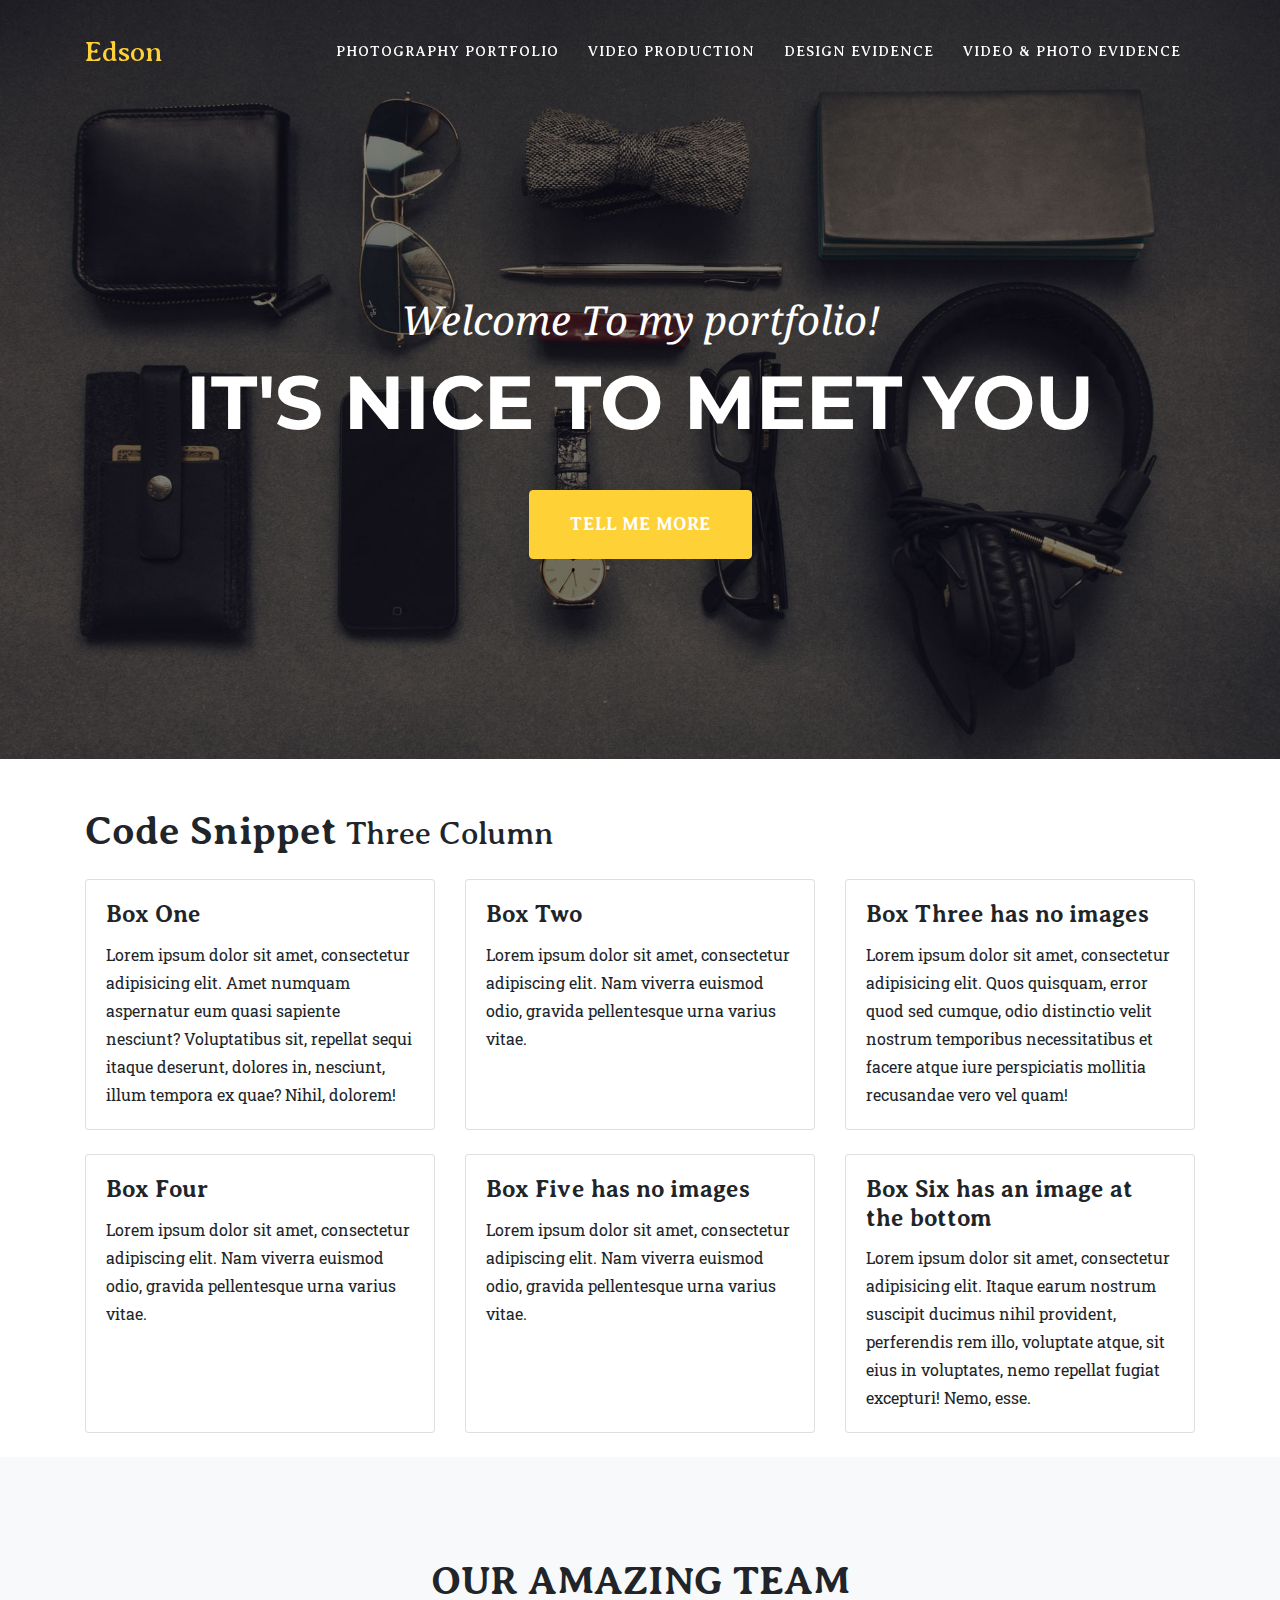
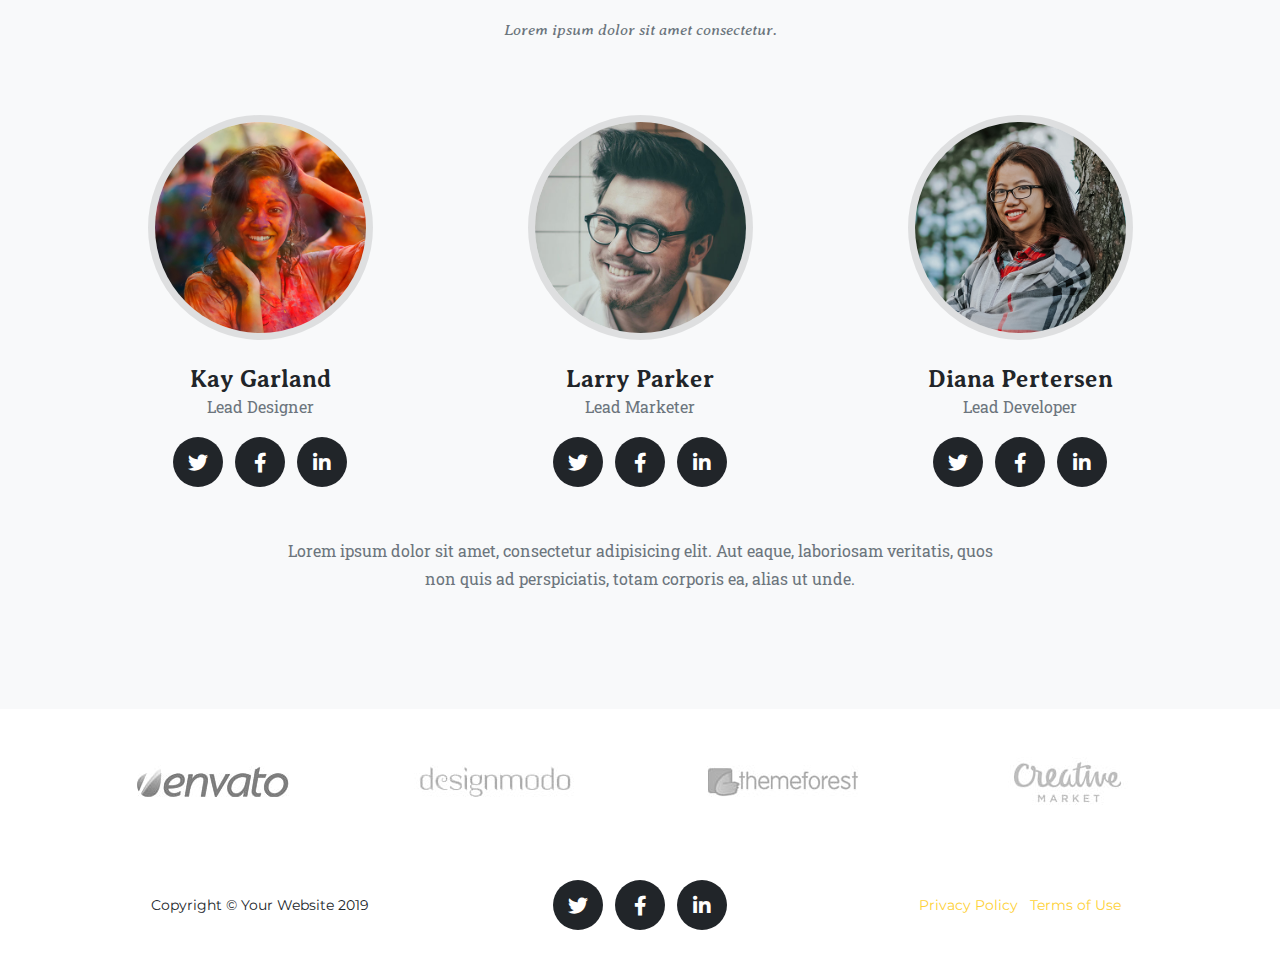
==== index.html @ 21dea6ab "Style updated" ====
<!DOCTYPE html>
<html lang="en">

<head>

  <meta charset="utf-8">
  <meta name="viewport" content="width=device-width, initial-scale=1, shrink-to-fit=no">
  <meta name="description" content="">
  <meta name="author" content="">

  <title>Agency - Start Bootstrap Theme</title>

  <!-- Bootstrap core CSS -->
  <link href="vendor/bootstrap/css/bootstrap.min.css" rel="stylesheet">

  <!-- Custom fonts for this template -->
  <link href="vendor/fontawesome-free/css/all.min.css" rel="stylesheet" type="text/css">
  <link href="https://fonts.googleapis.com/css?family=Montserrat:400,700" rel="stylesheet" type="text/css">
  <link href='https://fonts.googleapis.com/css?family=Kaushan+Script' rel='stylesheet' type='text/css'>
  <link href='https://fonts.googleapis.com/css?family=Droid+Serif:400,700,400italic,700italic' rel='stylesheet' type='text/css'>
  <link href='https://fonts.googleapis.com/css?family=Roboto+Slab:400,100,300,700' rel='stylesheet' type='text/css'>
<link href="https://fonts.googleapis.com/css2?family=Averia+Serif+Libre:ital@1&family=Merriweather:ital,wght@1,300&display=swap" rel="stylesheet">
  <!-- Custom styles for this template -->
  <link href="css/agency.css" rel="stylesheet">

</head>

<body id="page-top">

  <!-- Navigation -->
  <nav class="navbar navbar-expand-lg navbar-dark fixed-top" id="mainNav">
    <div class="container">
      <a class="navbar-brand" href="index.html">Edson</a>
      <button class="navbar-toggler navbar-toggler-right" type="button" data-toggle="collapse" data-target="#navbarResponsive" aria-controls="navbarResponsive" aria-expanded="false" aria-label="Toggle navigation">
        Menu
        <i class="fas fa-bars"></i>
      </button>
      <div class="collapse navbar-collapse" id="navbarResponsive">
        <ul class="navbar-nav text-uppercase ml-auto">
          <li class="nav-item">
            <a class="nav-link" href="photography-portfolio.html">Photography Portfolio</a>
          </li>
          <li class="nav-item">
            <a class="nav-link" href="video-production.html">Video Production</a>
          </li>
          <li class="nav-item">
            <a class="nav-link" href="design-evidence.html">Design Evidence</a>
          </li>
          <li class="nav-item">
            <a class="nav-link" href="video-photography-evidence.html">Video & Photo Evidence</a>
          </li>

        </ul>
      </div>
    </div>
  </nav>

  <!-- Header -->
  <header class="masthead">
    <div class="container">
      <div class="intro-text">
        <div class="intro-lead-in">Welcome To my portfolio!</div>
        <div class="intro-heading text-uppercase">It's Nice To Meet You</div>
        <a class="btn btn-primary btn-xl text-uppercase js-scroll-trigger" href="#services">Tell Me More</a>
      </div>
    </div>
  </header>


  <!-- Page Content -->
  <div class="container mt-5">

    <!-- Page Heading -->
    <h1 class="my-4">Code Snippet
      <small>Three Column</small>
    </h1>

    <div class="row">
      <div class="col-lg-4 col-sm-6 mb-4">
        <div class="card h-100">
          <img class="card-img-top" src="http://placehold.it/700x400" alt="">
          <div class="card-body">
            <h4 class="card-title">
              Box One
            </h4>
            <p class="card-text">Lorem ipsum dolor sit amet, consectetur adipisicing elit. Amet numquam aspernatur eum quasi sapiente nesciunt? Voluptatibus sit, repellat sequi itaque deserunt, dolores in, nesciunt, illum tempora ex quae? Nihil, dolorem!</p>
          </div>
        </div>
      </div>
      <div class="col-lg-4 col-sm-6 mb-4">
        <div class="card h-100">
          <img class="card-img-top" src="http://placehold.it/700x400" alt="">
          <div class="card-body">
            <h4 class="card-title">
              Box Two
            </h4>
            <p class="card-text">Lorem ipsum dolor sit amet, consectetur adipiscing elit. Nam viverra euismod odio, gravida pellentesque urna varius vitae.</p>
          </div>
        </div>
      </div>
      <div class="col-lg-4 col-sm-6 mb-4">
        <div class="card h-100">

          <div class="card-body">
            <h4 class="card-title">
              Box Three has no images
            </h4>
            <p class="card-text">Lorem ipsum dolor sit amet, consectetur adipisicing elit. Quos quisquam, error quod sed cumque, odio distinctio velit nostrum temporibus necessitatibus et facere atque iure perspiciatis mollitia recusandae vero vel quam!</p>
          </div>
        </div>
      </div>
      <div class="col-lg-4 col-sm-6 mb-4">
        <div class="card h-100">
          <img class="card-img-top" src="http://placehold.it/700x400" alt="">
          <div class="card-body">
            <h4 class="card-title">
              Box Four
            </h4>
            <p class="card-text">Lorem ipsum dolor sit amet, consectetur adipiscing elit. Nam viverra euismod odio, gravida pellentesque urna varius vitae.</p>
          </div>
        </div>
      </div>
      <div class="col-lg-4 col-sm-6 mb-4">
        <div class="card h-100">
          <div class="card-body">
            <h4 class="card-title">
              Box Five has no images
            </h4>
            <p class="card-text">Lorem ipsum dolor sit amet, consectetur adipiscing elit. Nam viverra euismod odio, gravida pellentesque urna varius vitae.</p>
          </div>
        </div>
      </div>
      <div class="col-lg-4 col-sm-6 mb-4">
        <div class="card h-100">

          <div class="card-body">
            <h4 class="card-title">
              Box Six has an image at the bottom
            </h4>
            <p class="card-text">Lorem ipsum dolor sit amet, consectetur adipisicing elit. Itaque earum nostrum suscipit ducimus nihil provident, perferendis rem illo, voluptate atque, sit eius in voluptates, nemo repellat fugiat excepturi! Nemo, esse.</p>
          </div>
          <img class="card-img-top" src="http://placehold.it/700x400" alt="">
        </div>
      </div>
    </div>
    <!-- /.row -->

  </div>
  <!-- /.container -->


  <!-- Team -->
  <section class="bg-light page-section" id="team">
    <div class="container">
      <div class="row">
        <div class="col-lg-12 text-center">
          <h2 class="section-heading text-uppercase">Our Amazing Team</h2>
          <h3 class="section-subheading text-muted">Lorem ipsum dolor sit amet consectetur.</h3>
        </div>
      </div>
      <div class="row">
        <div class="col-sm-4">
          <div class="team-member">
            <img class="mx-auto rounded-circle" src="img/team/1.jpg" alt="">
            <h4>Kay Garland</h4>
            <p class="text-muted">Lead Designer</p>
            <ul class="list-inline social-buttons">
              <li class="list-inline-item">
                <a href="#">
                  <i class="fab fa-twitter"></i>
                </a>
              </li>
              <li class="list-inline-item">
                <a href="#">
                  <i class="fab fa-facebook-f"></i>
                </a>
              </li>
              <li class="list-inline-item">
                <a href="#">
                  <i class="fab fa-linkedin-in"></i>
                </a>
              </li>
            </ul>
          </div>
        </div>
        <div class="col-sm-4">
          <div class="team-member">
            <img class="mx-auto rounded-circle" src="img/team/2.jpg" alt="">
            <h4>Larry Parker</h4>
            <p class="text-muted">Lead Marketer</p>
            <ul class="list-inline social-buttons">
              <li class="list-inline-item">
                <a href="#">
                  <i class="fab fa-twitter"></i>
                </a>
              </li>
              <li class="list-inline-item">
                <a href="#">
                  <i class="fab fa-facebook-f"></i>
                </a>
              </li>
              <li class="list-inline-item">
                <a href="#">
                  <i class="fab fa-linkedin-in"></i>
                </a>
              </li>
            </ul>
          </div>
        </div>
        <div class="col-sm-4">
          <div class="team-member">
            <img class="mx-auto rounded-circle" src="img/team/3.jpg" alt="">
            <h4>Diana Pertersen</h4>
            <p class="text-muted">Lead Developer</p>
            <ul class="list-inline social-buttons">
              <li class="list-inline-item">
                <a href="#">
                  <i class="fab fa-twitter"></i>
                </a>
              </li>
              <li class="list-inline-item">
                <a href="#">
                  <i class="fab fa-facebook-f"></i>
                </a>
              </li>
              <li class="list-inline-item">
                <a href="#">
                  <i class="fab fa-linkedin-in"></i>
                </a>
              </li>
            </ul>
          </div>
        </div>
      </div>
      <div class="row">
        <div class="col-lg-8 mx-auto text-center">
          <p class="large text-muted">Lorem ipsum dolor sit amet, consectetur adipisicing elit. Aut eaque, laboriosam veritatis, quos non quis ad perspiciatis, totam corporis ea, alias ut unde.</p>
        </div>
      </div>
    </div>
  </section>

  <!-- Clients -->
  <section class="py-5">
    <div class="container">
      <div class="row">
        <div class="col-md-3 col-sm-6">
          <a href="#">
            <img class="img-fluid d-block mx-auto" src="img/logos/envato.jpg" alt="">
          </a>
        </div>
        <div class="col-md-3 col-sm-6">
          <a href="#">
            <img class="img-fluid d-block mx-auto" src="img/logos/designmodo.jpg" alt="">
          </a>
        </div>
        <div class="col-md-3 col-sm-6">
          <a href="#">
            <img class="img-fluid d-block mx-auto" src="img/logos/themeforest.jpg" alt="">
          </a>
        </div>
        <div class="col-md-3 col-sm-6">
          <a href="#">
            <img class="img-fluid d-block mx-auto" src="img/logos/creative-market.jpg" alt="">
          </a>
        </div>
      </div>
    </div>
  </section>


  <!-- Footer -->
  <footer class="footer">
    <div class="container">
      <div class="row align-items-center">
        <div class="col-md-4">
          <span class="copyright">Copyright &copy; Your Website 2019</span>
        </div>
        <div class="col-md-4">
          <ul class="list-inline social-buttons">
            <li class="list-inline-item">
              <a href="#">
                <i class="fab fa-twitter"></i>
              </a>
            </li>
            <li class="list-inline-item">
              <a href="#">
                <i class="fab fa-facebook-f"></i>
              </a>
            </li>
            <li class="list-inline-item">
              <a href="#">
                <i class="fab fa-linkedin-in"></i>
              </a>
            </li>
          </ul>
        </div>
        <div class="col-md-4">
          <ul class="list-inline quicklinks">
            <li class="list-inline-item">
              <a href="#">Privacy Policy</a>
            </li>
            <li class="list-inline-item">
              <a href="#">Terms of Use</a>
            </li>
          </ul>
        </div>
      </div>
    </div>
  </footer>

  <!-- Portfolio Modals -->

  <!-- Modal 1 -->
  <div class="portfolio-modal modal fade" id="portfolioModal1" tabindex="-1" role="dialog" aria-hidden="true">
    <div class="modal-dialog">
      <div class="modal-content">
        <div class="close-modal" data-dismiss="modal">
          <div class="lr">
            <div class="rl"></div>
          </div>
        </div>
        <div class="container">
          <div class="row">
            <div class="col-lg-8 mx-auto">
              <div class="modal-body">
                <!-- Project Details Go Here -->
                <h2 class="text-uppercase">Project Name</h2>
                <p class="item-intro text-muted">Lorem ipsum dolor sit amet consectetur.</p>
                <img class="img-fluid d-block mx-auto" src="img/portfolio/01-full.jpg" alt="">
                <p>Use this area to describe your project. Lorem ipsum dolor sit amet, consectetur adipisicing elit. Est blanditiis dolorem culpa incidunt minus dignissimos deserunt repellat aperiam quasi sunt officia expedita beatae cupiditate, maiores repudiandae, nostrum, reiciendis facere nemo!</p>
                <ul class="list-inline">
                  <li>Date: January 2017</li>
                  <li>Client: Threads</li>
                  <li>Category: Illustration</li>
                </ul>
                <button class="btn btn-primary" data-dismiss="modal" type="button">
                  <i class="fas fa-times"></i>
                  Close Project</button>
              </div>
            </div>
          </div>
        </div>
      </div>
    </div>
  </div>

  <!-- Modal 2 -->
  <div class="portfolio-modal modal fade" id="portfolioModal2" tabindex="-1" role="dialog" aria-hidden="true">
    <div class="modal-dialog">
      <div class="modal-content">
        <div class="close-modal" data-dismiss="modal">
          <div class="lr">
            <div class="rl"></div>
          </div>
        </div>
        <div class="container">
          <div class="row">
            <div class="col-lg-8 mx-auto">
              <div class="modal-body">
                <!-- Project Details Go Here -->
                <h2 class="text-uppercase">Project Name</h2>
                <p class="item-intro text-muted">Lorem ipsum dolor sit amet consectetur.</p>
                <img class="img-fluid d-block mx-auto" src="img/portfolio/02-full.jpg" alt="">
                <p>Use this area to describe your project. Lorem ipsum dolor sit amet, consectetur adipisicing elit. Est blanditiis dolorem culpa incidunt minus dignissimos deserunt repellat aperiam quasi sunt officia expedita beatae cupiditate, maiores repudiandae, nostrum, reiciendis facere nemo!</p>
                <ul class="list-inline">
                  <li>Date: January 2017</li>
                  <li>Client: Explore</li>
                  <li>Category: Graphic Design</li>
                </ul>
                <button class="btn btn-primary" data-dismiss="modal" type="button">
                  <i class="fas fa-times"></i>
                  Close Project</button>
              </div>
            </div>
          </div>
        </div>
      </div>
    </div>
  </div>

  <!-- Modal 3 -->
  <div class="portfolio-modal modal fade" id="portfolioModal3" tabindex="-1" role="dialog" aria-hidden="true">
    <div class="modal-dialog">
      <div class="modal-content">
        <div class="close-modal" data-dismiss="modal">
          <div class="lr">
            <div class="rl"></div>
          </div>
        </div>
        <div class="container">
          <div class="row">
            <div class="col-lg-8 mx-auto">
              <div class="modal-body">
                <!-- Project Details Go Here -->
                <h2 class="text-uppercase">Project Name</h2>
                <p class="item-intro text-muted">Lorem ipsum dolor sit amet consectetur.</p>
                <img class="img-fluid d-block mx-auto" src="img/portfolio/03-full.jpg" alt="">
                <p>Use this area to describe your project. Lorem ipsum dolor sit amet, consectetur adipisicing elit. Est blanditiis dolorem culpa incidunt minus dignissimos deserunt repellat aperiam quasi sunt officia expedita beatae cupiditate, maiores repudiandae, nostrum, reiciendis facere nemo!</p>
                <ul class="list-inline">
                  <li>Date: January 2017</li>
                  <li>Client: Finish</li>
                  <li>Category: Identity</li>
                </ul>
                <button class="btn btn-primary" data-dismiss="modal" type="button">
                  <i class="fas fa-times"></i>
                  Close Project</button>
              </div>
            </div>
          </div>
        </div>
      </div>
    </div>
  </div>

  <!-- Modal 4 -->
  <div class="portfolio-modal modal fade" id="portfolioModal4" tabindex="-1" role="dialog" aria-hidden="true">
    <div class="modal-dialog">
      <div class="modal-content">
        <div class="close-modal" data-dismiss="modal">
          <div class="lr">
            <div class="rl"></div>
          </div>
        </div>
        <div class="container">
          <div class="row">
            <div class="col-lg-8 mx-auto">
              <div class="modal-body">
                <!-- Project Details Go Here -->
                <h2 class="text-uppercase">Project Name</h2>
                <p class="item-intro text-muted">Lorem ipsum dolor sit amet consectetur.</p>
                <img class="img-fluid d-block mx-auto" src="img/portfolio/04-full.jpg" alt="">
                <p>Use this area to describe your project. Lorem ipsum dolor sit amet, consectetur adipisicing elit. Est blanditiis dolorem culpa incidunt minus dignissimos deserunt repellat aperiam quasi sunt officia expedita beatae cupiditate, maiores repudiandae, nostrum, reiciendis facere nemo!</p>
                <ul class="list-inline">
                  <li>Date: January 2017</li>
                  <li>Client: Lines</li>
                  <li>Category: Branding</li>
                </ul>
                <button class="btn btn-primary" data-dismiss="modal" type="button">
                  <i class="fas fa-times"></i>
                  Close Project</button>
              </div>
            </div>
          </div>
        </div>
      </div>
    </div>
  </div>

  <!-- Modal 5 -->
  <div class="portfolio-modal modal fade" id="portfolioModal5" tabindex="-1" role="dialog" aria-hidden="true">
    <div class="modal-dialog">
      <div class="modal-content">
        <div class="close-modal" data-dismiss="modal">
          <div class="lr">
            <div class="rl"></div>
          </div>
        </div>
        <div class="container">
          <div class="row">
            <div class="col-lg-8 mx-auto">
              <div class="modal-body">
                <!-- Project Details Go Here -->
                <h2 class="text-uppercase">Project Name</h2>
                <p class="item-intro text-muted">Lorem ipsum dolor sit amet consectetur.</p>
                <img class="img-fluid d-block mx-auto" src="img/portfolio/05-full.jpg" alt="">
                <p>Use this area to describe your project. Lorem ipsum dolor sit amet, consectetur adipisicing elit. Est blanditiis dolorem culpa incidunt minus dignissimos deserunt repellat aperiam quasi sunt officia expedita beatae cupiditate, maiores repudiandae, nostrum, reiciendis facere nemo!</p>
                <ul class="list-inline">
                  <li>Date: January 2017</li>
                  <li>Client: Southwest</li>
                  <li>Category: Website Design</li>
                </ul>
                <button class="btn btn-primary" data-dismiss="modal" type="button">
                  <i class="fas fa-times"></i>
                  Close Project</button>
              </div>
            </div>
          </div>
        </div>
      </div>
    </div>
  </div>

  <!-- Modal 6 -->
  <div class="portfolio-modal modal fade" id="portfolioModal6" tabindex="-1" role="dialog" aria-hidden="true">
    <div class="modal-dialog">
      <div class="modal-content">
        <div class="close-modal" data-dismiss="modal">
          <div class="lr">
            <div class="rl"></div>
          </div>
        </div>
        <div class="container">
          <div class="row">
            <div class="col-lg-8 mx-auto">
              <div class="modal-body">
                <!-- Project Details Go Here -->
                <h2 class="text-uppercase">Project Name</h2>
                <p class="item-intro text-muted">Lorem ipsum dolor sit amet consectetur.</p>
                <img class="img-fluid d-block mx-auto" src="img/portfolio/06-full.jpg" alt="">
                <p>Use this area to describe your project. Lorem ipsum dolor sit amet, consectetur adipisicing elit. Est blanditiis dolorem culpa incidunt minus dignissimos deserunt repellat aperiam quasi sunt officia expedita beatae cupiditate, maiores repudiandae, nostrum, reiciendis facere nemo!</p>
                <ul class="list-inline">
                  <li>Date: January 2017</li>
                  <li>Client: Window</li>
                  <li>Category: Photography</li>
                </ul>
                <button class="btn btn-primary" data-dismiss="modal" type="button">
                  <i class="fas fa-times"></i>
                  Close Project</button>
              </div>
            </div>
          </div>
        </div>
      </div>
    </div>
  </div>

  <!-- Bootstrap core JavaScript -->
  <script src="vendor/jquery/jquery.min.js"></script>
  <script src="vendor/bootstrap/js/bootstrap.bundle.min.js"></script>

  <!-- Plugin JavaScript -->
  <script src="vendor/jquery-easing/jquery.easing.min.js"></script>



  <!-- Custom scripts for this template -->
  <script src="js/agency.min.js"></script>

</body>

</html>
---- css/agency.css ----
/*!
 * Start Bootstrap - Agency v5.2.2 (https://startbootstrap.com/template-overviews/agency)
 * Copyright 2013-2019 Start Bootstrap
 * Licensed under MIT (https://github.com/BlackrockDigital/startbootstrap-agency/blob/master/LICENSE)
 */

body {
  overflow-x: hidden;
  font-family: 'Roboto Slab', -apple-system, BlinkMacSystemFont, 'Segoe UI', Roboto, 'Helvetica Neue', Arial, sans-serif, 'Apple Color Emoji', 'Segoe UI Emoji', 'Segoe UI Symbol', 'Noto Color Emoji';
}

p {
  line-height: 1.75;
}

a {
  color: #fed136;
}

a:hover {
  color: #fec503;
}

.text-primary {
  color: #fed136 !important;
}

h1,
h2,
h3,
h4,
h5,
h6 {
  font-weight: 700;
font-family: 'Averia Serif Libre', cursive;
}

.page-section {
  padding: 100px 0;
}

.page-section h2.section-heading {
  font-size: 40px;
  margin-top: 0;
  margin-bottom: 15px;
}

.page-section h3.section-subheading {
  font-size: 16px;
  font-weight: 400;
  font-style: italic;
  margin-bottom: 75px;
  text-transform: none;
font-family: 'Averia Serif Libre', cursive;
}

@media (min-width: 768px) {
  section {
    padding: 150px 0;
  }
}

::-moz-selection {
  background: #fed136;
  text-shadow: none;
}

::selection {
  background: #fed136;
  text-shadow: none;
}

img::-moz-selection {
  background: transparent;
}

img::selection {
  background: transparent;
}

img::-moz-selection {
  background: transparent;
}

.btn {
font-family: 'Averia Serif Libre', cursive;  font-weight: 700;
}

.btn-xl {
  font-size: 18px;
  padding: 20px 40px;
}

.btn-primary {
  background-color: #fed136;
  border-color: #fed136;
}

.btn-primary:active, .btn-primary:focus, .btn-primary:hover {
  background-color: #fec810 !important;
  border-color: #fec810 !important;
  color: white;
}

.btn-primary:active, .btn-primary:focus {
  box-shadow: 0 0 0 0.2rem rgba(254, 209, 55, 0.5) !important;
}

#mainNav {
  background-color: #212529;
}

#mainNav .navbar-toggler {
  font-size: 12px;
  right: 0;
  padding: 13px;
  text-transform: uppercase;
  color: white;
  border: 0;
  background-color: #fed136;
font-family: 'Averia Serif Libre', cursive;
}

#mainNav .navbar-brand {
  color: #fed136;
font-family: 'Averia Serif Libre', cursive;
}

#mainNav .navbar-brand.active, #mainNav .navbar-brand:active, #mainNav .navbar-brand:focus, #mainNav .navbar-brand:hover {
  color: #fec503;
}

#mainNav .navbar-nav .nav-item .nav-link {
  font-size: 90%;
  font-weight: 400;
  padding: 0.75em 0;
  letter-spacing: 1px;
  color: white;
font-family: 'Averia Serif Libre', cursive;
}

#mainNav .navbar-nav .nav-item .nav-link.active, #mainNav .navbar-nav .nav-item .nav-link:hover {
  color: #fed136;
}

@media (min-width: 992px) {
  #mainNav {
    padding-top: 25px;
    padding-bottom: 25px;
    transition: padding-top 0.3s, padding-bottom 0.3s;
    border: none;
    background-color: transparent;
  }
  #mainNav .navbar-brand {
    font-size: 1.75em;
    transition: all 0.3s;
  }
  #mainNav .navbar-nav .nav-item .nav-link {
    padding: 1.1em 1em !important;
  }
  #mainNav.navbar-shrink {
    padding-top: 0;
    padding-bottom: 0;
    background-color: #212529;
  }
  #mainNav.navbar-shrink .navbar-brand {
    font-size: 1.25em;
    padding: 12px 0;
  }
}

header.masthead {
  text-align: center;
  color: white;
  background-image: url("../img/header-bg.jpg");
  background-repeat: no-repeat;
  background-attachment: scroll;
  background-position: center center;
  background-size: cover;
}

header.masthead .intro-text {
  padding-top: 150px;
  padding-bottom: 100px;
}

header.masthead .intro-text .intro-lead-in {
  font-size: 22px;
  font-style: italic;
  line-height: 22px;
  margin-bottom: 25px;
  font-family: 'Droid Serif', -apple-system, BlinkMacSystemFont, 'Segoe UI', Roboto, 'Helvetica Neue', Arial, sans-serif, 'Apple Color Emoji', 'Segoe UI Emoji', 'Segoe UI Symbol', 'Noto Color Emoji';
}

header.masthead .intro-text .intro-heading {
  font-size: 50px;
  font-weight: 700;
  line-height: 50px;
  margin-bottom: 25px;
font-family: 'Averia Serif Libre', cursive;
}

@media (min-width: 768px) {
  header.masthead .intro-text {
    padding-top: 300px;
    padding-bottom: 200px;
  }
  header.masthead .intro-text .intro-lead-in {
    font-size: 40px;
    font-style: italic;
    line-height: 40px;
    margin-bottom: 25px;
    font-family: 'Droid Serif', -apple-system, BlinkMacSystemFont, 'Segoe UI', Roboto, 'Helvetica Neue', Arial, sans-serif, 'Apple Color Emoji', 'Segoe UI Emoji', 'Segoe UI Symbol', 'Noto Color Emoji';
  }
  header.masthead .intro-text .intro-heading {
    font-size: 75px;
    font-weight: 700;
    line-height: 75px;
    margin-bottom: 50px;
    font-family: 'Montserrat', -apple-system, BlinkMacSystemFont, 'Segoe UI', Roboto, 'Helvetica Neue', Arial, sans-serif, 'Apple Color Emoji', 'Segoe UI Emoji', 'Segoe UI Symbol', 'Noto Color Emoji';
  }
}

.service-heading {
  margin: 15px 0;
  text-transform: none;
}

#portfolio .portfolio-item {
  right: 0;
  margin: 0 0 15px;
}

#portfolio .portfolio-item .portfolio-link {
  position: relative;
  display: block;
  max-width: 400px;
  margin: 0 auto;
  cursor: pointer;
}

#portfolio .portfolio-item .portfolio-link .portfolio-hover {
  position: absolute;
  width: 100%;
  height: 100%;
  transition: all ease 0.5s;
  opacity: 0;
  background: rgba(254, 209, 54, 0.9);
}

#portfolio .portfolio-item .portfolio-link .portfolio-hover:hover {
  opacity: 1;
}

#portfolio .portfolio-item .portfolio-link .portfolio-hover .portfolio-hover-content {
  font-size: 20px;
  position: absolute;
  top: 50%;
  width: 100%;
  height: 20px;
  margin-top: -12px;
  text-align: center;
  color: white;
}

#portfolio .portfolio-item .portfolio-link .portfolio-hover .portfolio-hover-content i {
  margin-top: -12px;
}

#portfolio .portfolio-item .portfolio-link .portfolio-hover .portfolio-hover-content h3,
#portfolio .portfolio-item .portfolio-link .portfolio-hover .portfolio-hover-content h4 {
  margin: 0;
}

#portfolio .portfolio-item .portfolio-caption {
  max-width: 400px;
  margin: 0 auto;
  padding: 25px;
  text-align: center;
  background-color: #fff;
}

#portfolio .portfolio-item .portfolio-caption h4 {
  margin: 0;
  text-transform: none;
}

#portfolio .portfolio-item .portfolio-caption p {
  font-size: 16px;
  font-style: italic;
  margin: 0;
  font-family: 'Droid Serif', -apple-system, BlinkMacSystemFont, 'Segoe UI', Roboto, 'Helvetica Neue', Arial, sans-serif, 'Apple Color Emoji', 'Segoe UI Emoji', 'Segoe UI Symbol', 'Noto Color Emoji';
}

#portfolio * {
  z-index: 2;
}

@media (min-width: 767px) {
  #portfolio .portfolio-item {
    margin: 0 0 30px;
  }
}

.portfolio-modal .modal-dialog {
  margin: 1rem;
  max-width: 100vw;
}

.portfolio-modal .modal-content {
  padding: 100px 0;
  text-align: center;
}

.portfolio-modal .modal-content h2 {
  font-size: 3em;
  margin-bottom: 15px;
}

.portfolio-modal .modal-content p {
  margin-bottom: 30px;
}

.portfolio-modal .modal-content p.item-intro {
  font-size: 16px;
  font-style: italic;
  margin: 20px 0 30px;
  font-family: 'Droid Serif', -apple-system, BlinkMacSystemFont, 'Segoe UI', Roboto, 'Helvetica Neue', Arial, sans-serif, 'Apple Color Emoji', 'Segoe UI Emoji', 'Segoe UI Symbol', 'Noto Color Emoji';
}

.portfolio-modal .modal-content ul.list-inline {
  margin-top: 0;
  margin-bottom: 30px;
}

.portfolio-modal .modal-content img {
  margin-bottom: 30px;
}

.portfolio-modal .modal-content button {
  cursor: pointer;
}

.portfolio-modal .close-modal {
  position: absolute;
  top: 25px;
  right: 25px;
  width: 75px;
  height: 75px;
  cursor: pointer;
  background-color: transparent;
}

.portfolio-modal .close-modal:hover {
  opacity: 0.3;
}

.portfolio-modal .close-modal .lr {
  /* Safari and Chrome */
  z-index: 1051;
  width: 1px;
  height: 75px;
  margin-left: 35px;
  /* IE 9 */
  transform: rotate(45deg);
  background-color: #212529;
}

.portfolio-modal .close-modal .lr .rl {
  /* Safari and Chrome */
  z-index: 1052;
  width: 1px;
  height: 75px;
  /* IE 9 */
  transform: rotate(90deg);
  background-color: #212529;
}

.timeline {
  position: relative;
  padding: 0;
  list-style: none;
}

.timeline:before {
  position: absolute;
  top: 0;
  bottom: 0;
  left: 40px;
  width: 2px;
  margin-left: -1.5px;
  content: '';
  background-color: #e9ecef;
}

.timeline > li {
  position: relative;
  min-height: 50px;
  margin-bottom: 50px;
}

.timeline > li:after, .timeline > li:before {
  display: table;
  content: ' ';
}

.timeline > li:after {
  clear: both;
}

.timeline > li .timeline-panel {
  position: relative;
  float: right;
  width: 100%;
  padding: 0 20px 0 100px;
  text-align: left;
}

.timeline > li .timeline-panel:before {
  right: auto;
  left: -15px;
  border-right-width: 15px;
  border-left-width: 0;
}

.timeline > li .timeline-panel:after {
  right: auto;
  left: -14px;
  border-right-width: 14px;
  border-left-width: 0;
}

.timeline > li .timeline-image {
  position: absolute;
  z-index: 100;
  left: 0;
  width: 80px;
  height: 80px;
  margin-left: 0;
  text-align: center;
  color: white;
  border: 7px solid #e9ecef;
  border-radius: 100%;
  background-color: #fed136;
}

.timeline > li .timeline-image h4 {
  font-size: 10px;
  line-height: 14px;
  margin-top: 12px;
}

.timeline > li.timeline-inverted > .timeline-panel {
  float: right;
  padding: 0 20px 0 100px;
  text-align: left;
}

.timeline > li.timeline-inverted > .timeline-panel:before {
  right: auto;
  left: -15px;
  border-right-width: 15px;
  border-left-width: 0;
}

.timeline > li.timeline-inverted > .timeline-panel:after {
  right: auto;
  left: -14px;
  border-right-width: 14px;
  border-left-width: 0;
}

.timeline > li:last-child {
  margin-bottom: 0;
}

.timeline .timeline-heading h4 {
  margin-top: 0;
  color: inherit;
}

.timeline .timeline-heading h4.subheading {
  text-transform: none;
}

.timeline .timeline-body > ul,
.timeline .timeline-body > p {
  margin-bottom: 0;
}

@media (min-width: 768px) {
  .timeline:before {
    left: 50%;
  }
  .timeline > li {
    min-height: 100px;
    margin-bottom: 100px;
  }
  .timeline > li .timeline-panel {
    float: left;
    width: 41%;
    padding: 0 20px 20px 30px;
    text-align: right;
  }
  .timeline > li .timeline-image {
    left: 50%;
    width: 100px;
    height: 100px;
    margin-left: -50px;
  }
  .timeline > li .timeline-image h4 {
    font-size: 13px;
    line-height: 18px;
    margin-top: 16px;
  }
  .timeline > li.timeline-inverted > .timeline-panel {
    float: right;
    padding: 0 30px 20px 20px;
    text-align: left;
  }
}

@media (min-width: 992px) {
  .timeline > li {
    min-height: 150px;
  }
  .timeline > li .timeline-panel {
    padding: 0 20px 20px;
  }
  .timeline > li .timeline-image {
    width: 150px;
    height: 150px;
    margin-left: -75px;
  }
  .timeline > li .timeline-image h4 {
    font-size: 18px;
    line-height: 26px;
    margin-top: 30px;
  }
  .timeline > li.timeline-inverted > .timeline-panel {
    padding: 0 20px 20px;
  }
}

@media (min-width: 1200px) {
  .timeline > li {
    min-height: 170px;
  }
  .timeline > li .timeline-panel {
    padding: 0 20px 20px 100px;
  }
  .timeline > li .timeline-image {
    width: 170px;
    height: 170px;
    margin-left: -85px;
  }
  .timeline > li .timeline-image h4 {
    margin-top: 40px;
  }
  .timeline > li.timeline-inverted > .timeline-panel {
    padding: 0 100px 20px 20px;
  }
}

.team-member {
  margin-bottom: 50px;
  text-align: center;
}

.team-member img {
  width: 225px;
  height: 225px;
  border: 7px solid rgba(0, 0, 0, 0.1);
}

.team-member h4 {
  margin-top: 25px;
  margin-bottom: 0;
  text-transform: none;
}

.team-member p {
  margin-top: 0;
}

section#contact {
  background-color: #212529;
  background-image: url("../img/map-image.png");
  background-repeat: no-repeat;
  background-position: center;
}

section#contact .section-heading {
  color: #fff;
}

section#contact .form-group {
  margin-bottom: 25px;
}

section#contact .form-group input,
section#contact .form-group textarea {
  padding: 20px;
}

section#contact .form-group input.form-control {
  height: auto;
}

section#contact .form-group textarea.form-control {
  height: 248px;
}

section#contact .form-control:focus {
  border-color: #fed136;
  box-shadow: none;
}

section#contact ::-webkit-input-placeholder {
  font-weight: 700;
  color: #ced4da;
  font-family: 'Montserrat', -apple-system, BlinkMacSystemFont, 'Segoe UI', Roboto, 'Helvetica Neue', Arial, sans-serif, 'Apple Color Emoji', 'Segoe UI Emoji', 'Segoe UI Symbol', 'Noto Color Emoji';
}

section#contact :-moz-placeholder {
  font-weight: 700;
  color: #ced4da;
  font-family: 'Montserrat', -apple-system, BlinkMacSystemFont, 'Segoe UI', Roboto, 'Helvetica Neue', Arial, sans-serif, 'Apple Color Emoji', 'Segoe UI Emoji', 'Segoe UI Symbol', 'Noto Color Emoji';
}

section#contact ::-moz-placeholder {
  font-weight: 700;
  color: #ced4da;
  font-family: 'Montserrat', -apple-system, BlinkMacSystemFont, 'Segoe UI', Roboto, 'Helvetica Neue', Arial, sans-serif, 'Apple Color Emoji', 'Segoe UI Emoji', 'Segoe UI Symbol', 'Noto Color Emoji';
}

section#contact :-ms-input-placeholder {
  font-weight: 700;
  color: #ced4da;
  font-family: 'Montserrat', -apple-system, BlinkMacSystemFont, 'Segoe UI', Roboto, 'Helvetica Neue', Arial, sans-serif, 'Apple Color Emoji', 'Segoe UI Emoji', 'Segoe UI Symbol', 'Noto Color Emoji';
}

.footer {
  padding: 25px 0;
  text-align: center;
}

.footer span.copyright {
  font-size: 90%;
  line-height: 40px;
  text-transform: none;
  font-family: 'Montserrat', -apple-system, BlinkMacSystemFont, 'Segoe UI', Roboto, 'Helvetica Neue', Arial, sans-serif, 'Apple Color Emoji', 'Segoe UI Emoji', 'Segoe UI Symbol', 'Noto Color Emoji';
}

.footer ul.quicklinks {
  font-size: 90%;
  line-height: 40px;
  margin-bottom: 0;
  text-transform: none;
  font-family: 'Montserrat', -apple-system, BlinkMacSystemFont, 'Segoe UI', Roboto, 'Helvetica Neue', Arial, sans-serif, 'Apple Color Emoji', 'Segoe UI Emoji', 'Segoe UI Symbol', 'Noto Color Emoji';
}

ul.social-buttons {
  margin-bottom: 0;
}

ul.social-buttons li a {
  font-size: 20px;
  line-height: 50px;
  display: block;
  width: 50px;
  height: 50px;
  transition: all 0.3s;
  color: white;
  border-radius: 100%;
  outline: none;
  background-color: #212529;
}

ul.social-buttons li a:active, ul.social-buttons li a:focus, ul.social-buttons li a:hover {
  background-color: #fed136;
}
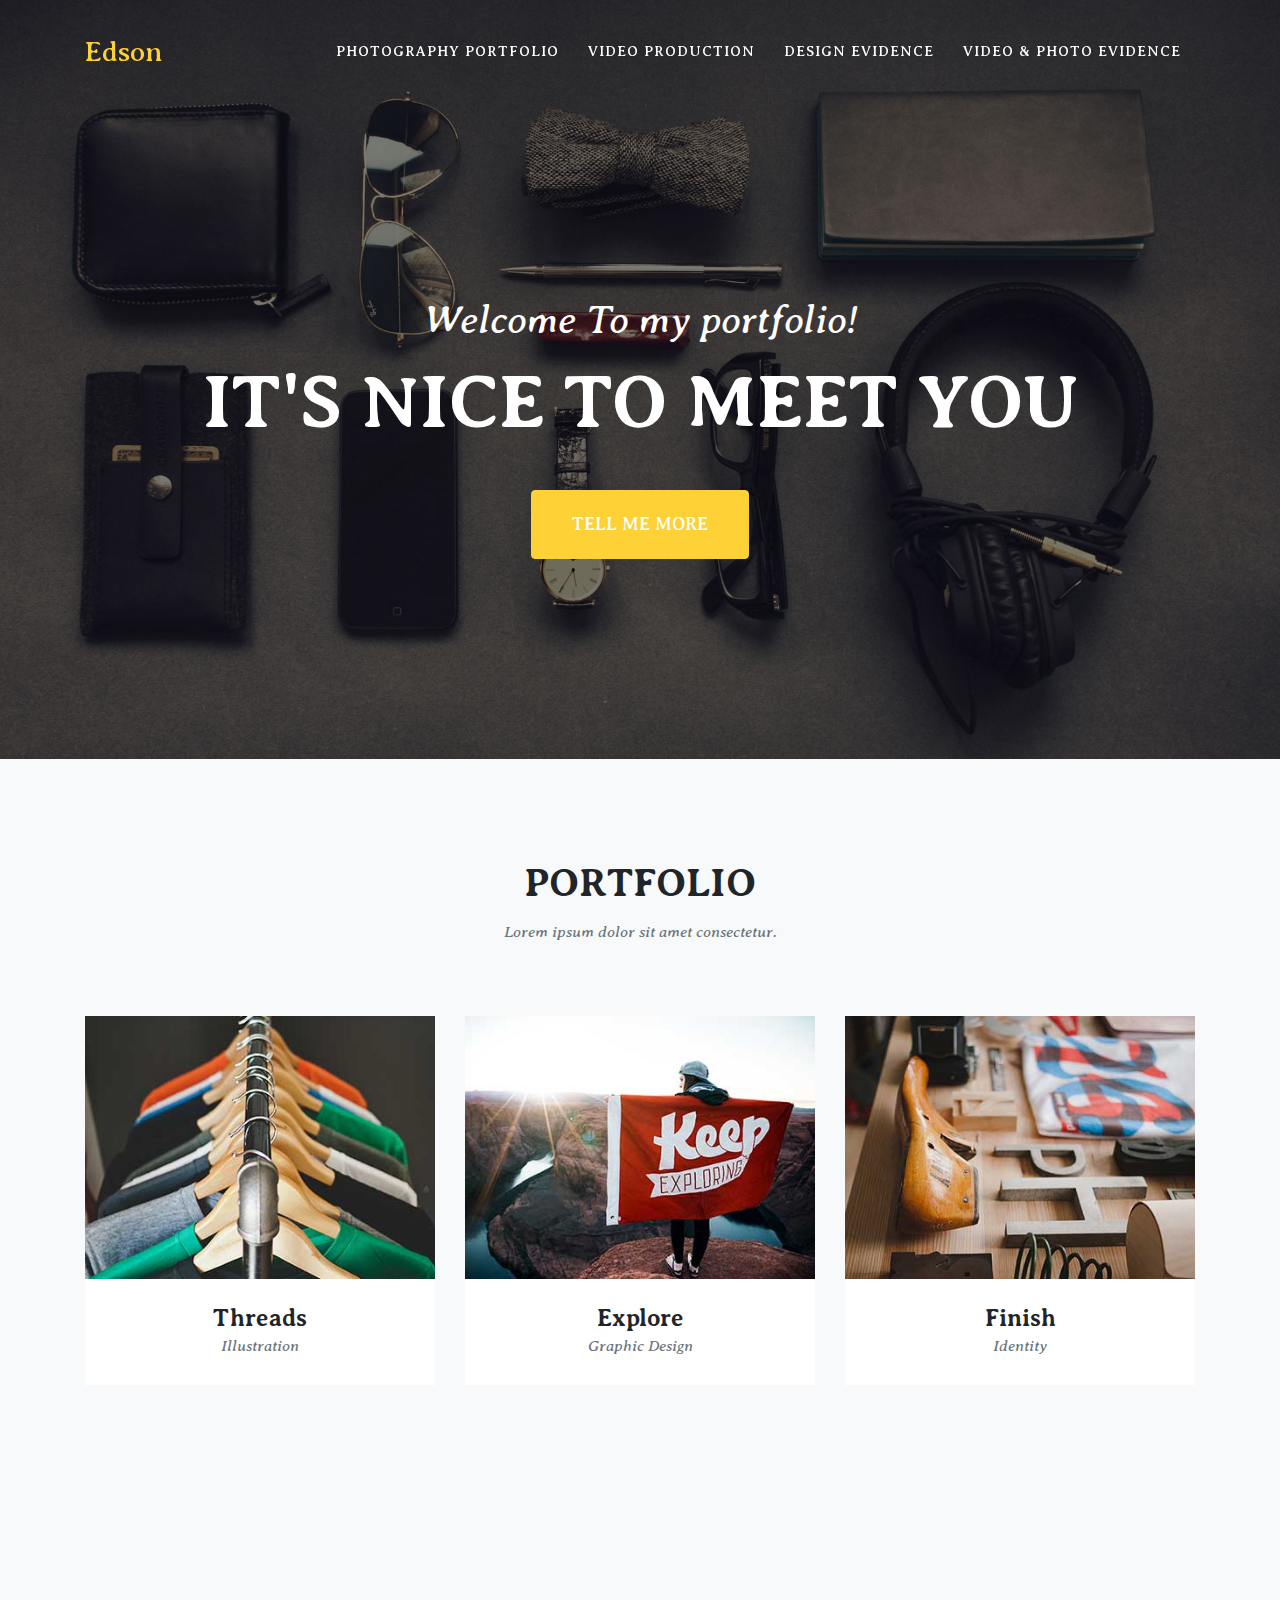
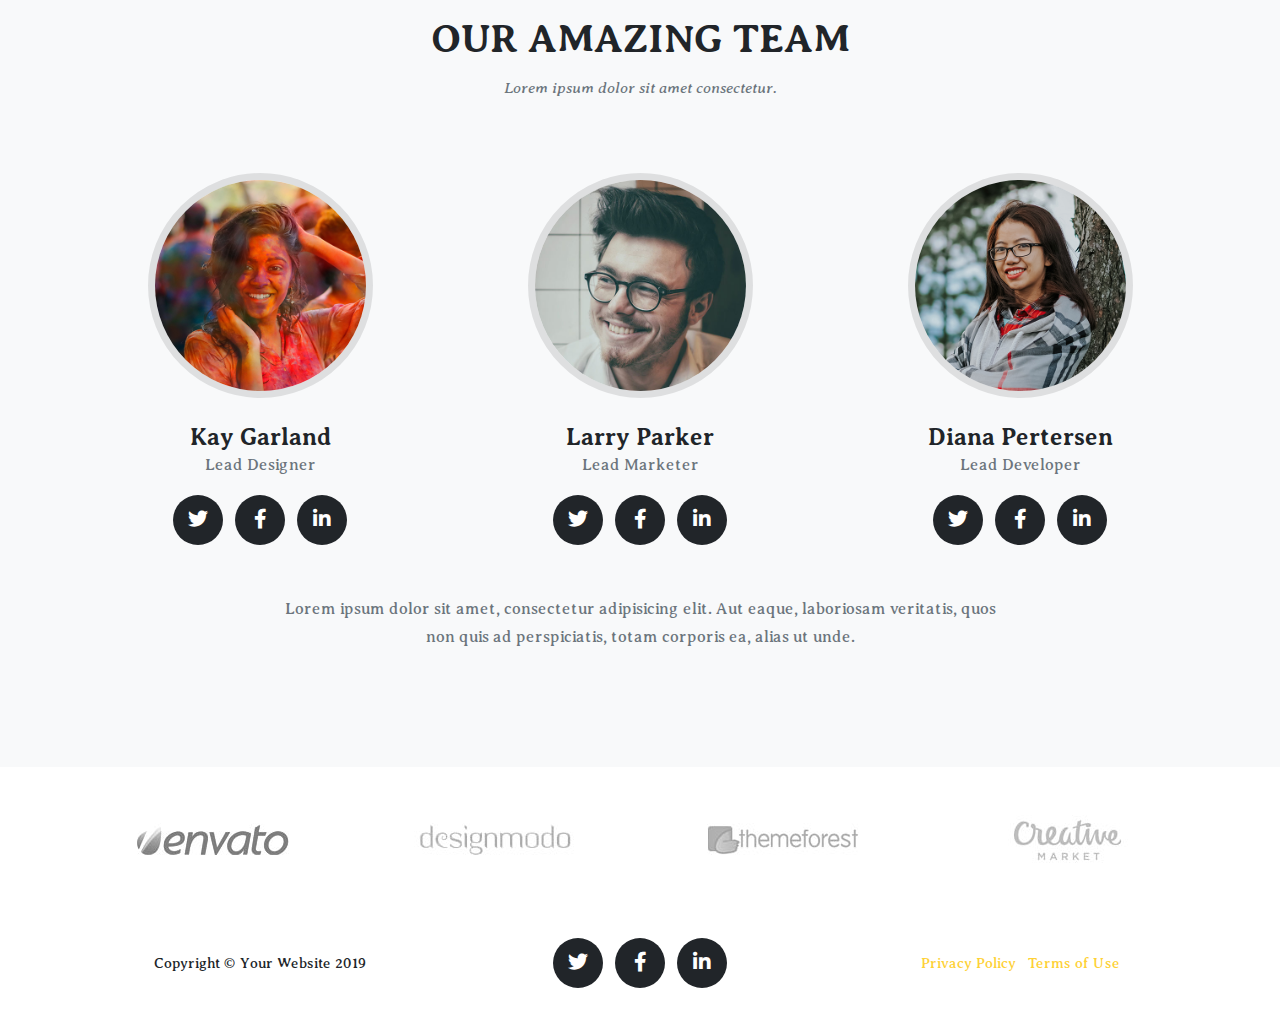
==== commit 1ebec3e2: "Updated2" ====
--- a/index.html
+++ b/index.html
@@ -67,86 +67,67 @@
   </header>
 
 
-  <!-- Page Content -->
-  <div class="container mt-5">
-
-    <!-- Page Heading -->
-    <h1 class="my-4">Code Snippet
-      <small>Three Column</small>
-    </h1>
-
-    <div class="row">
-      <div class="col-lg-4 col-sm-6 mb-4">
-        <div class="card h-100">
-          <img class="card-img-top" src="http://placehold.it/700x400" alt="">
-          <div class="card-body">
-            <h4 class="card-title">
-              Box One
-            </h4>
-            <p class="card-text">Lorem ipsum dolor sit amet, consectetur adipisicing elit. Amet numquam aspernatur eum quasi sapiente nesciunt? Voluptatibus sit, repellat sequi itaque deserunt, dolores in, nesciunt, illum tempora ex quae? Nihil, dolorem!</p>
-          </div>
-        </div>
-      </div>
-      <div class="col-lg-4 col-sm-6 mb-4">
-        <div class="card h-100">
-          <img class="card-img-top" src="http://placehold.it/700x400" alt="">
-          <div class="card-body">
-            <h4 class="card-title">
-              Box Two
-            </h4>
-            <p class="card-text">Lorem ipsum dolor sit amet, consectetur adipiscing elit. Nam viverra euismod odio, gravida pellentesque urna varius vitae.</p>
-          </div>
-        </div>
-      </div>
-      <div class="col-lg-4 col-sm-6 mb-4">
-        <div class="card h-100">
-
-          <div class="card-body">
-            <h4 class="card-title">
-              Box Three has no images
-            </h4>
-            <p class="card-text">Lorem ipsum dolor sit amet, consectetur adipisicing elit. Quos quisquam, error quod sed cumque, odio distinctio velit nostrum temporibus necessitatibus et facere atque iure perspiciatis mollitia recusandae vero vel quam!</p>
-          </div>
-        </div>
-      </div>
-      <div class="col-lg-4 col-sm-6 mb-4">
-        <div class="card h-100">
-          <img class="card-img-top" src="http://placehold.it/700x400" alt="">
-          <div class="card-body">
-            <h4 class="card-title">
-              Box Four
-            </h4>
-            <p class="card-text">Lorem ipsum dolor sit amet, consectetur adipiscing elit. Nam viverra euismod odio, gravida pellentesque urna varius vitae.</p>
-          </div>
-        </div>
-      </div>
-      <div class="col-lg-4 col-sm-6 mb-4">
-        <div class="card h-100">
-          <div class="card-body">
-            <h4 class="card-title">
-              Box Five has no images
-            </h4>
-            <p class="card-text">Lorem ipsum dolor sit amet, consectetur adipiscing elit. Nam viverra euismod odio, gravida pellentesque urna varius vitae.</p>
-          </div>
-        </div>
-      </div>
-      <div class="col-lg-4 col-sm-6 mb-4">
-        <div class="card h-100">
-
-          <div class="card-body">
-            <h4 class="card-title">
-              Box Six has an image at the bottom
-            </h4>
-            <p class="card-text">Lorem ipsum dolor sit amet, consectetur adipisicing elit. Itaque earum nostrum suscipit ducimus nihil provident, perferendis rem illo, voluptate atque, sit eius in voluptates, nemo repellat fugiat excepturi! Nemo, esse.</p>
-          </div>
-          <img class="card-img-top" src="http://placehold.it/700x400" alt="">
-        </div>
-      </div>
-    </div>
-    <!-- /.row -->
-
-  </div>
-  <!-- /.container -->
+  <!-- Portfolio Grid -->
+  <section class="bg-light page-section" id="portfolio">
+    <div class="container">
+      <div class="row">
+        <div class="col-lg-12 text-center">
+          <h2 class="section-heading text-uppercase">Portfolio</h2>
+          <h3 class="section-subheading text-muted">Lorem ipsum dolor sit amet consectetur.</h3>
+        </div>
+      </div>
+      <div class="row">
+        <div class="col-md-4 col-sm-6 portfolio-item">
+          <a class="portfolio-link" data-toggle="modal" href="#portfolioModal1">
+            <div class="portfolio-hover">
+              <div class="portfolio-hover-content">
+                <i class="fas fa-plus fa-3x"></i>
+              </div>
+            </div>
+            <img class="img-fluid" src="img/portfolio/01-thumbnail.jpg" alt="">
+          </a>
+          <div class="portfolio-caption">
+            <h4>Threads</h4>
+            <p class="text-muted">Illustration</p>
+          </div>
+        </div>
+        <div class="col-md-4 col-sm-6 portfolio-item">
+          <a class="portfolio-link" data-toggle="modal" href="#portfolioModal2">
+            <div class="portfolio-hover">
+              <div class="portfolio-hover-content">
+                <i class="fas fa-plus fa-3x"></i>
+              </div>
+            </div>
+            <img class="img-fluid" src="img/portfolio/02-thumbnail.jpg" alt="">
+          </a>
+          <div class="portfolio-caption">
+            <h4>Explore</h4>
+            <p class="text-muted">Graphic Design</p>
+          </div>
+        </div>
+        <div class="col-md-4 col-sm-6 portfolio-item">
+          <a class="portfolio-link" data-toggle="modal" href="#portfolioModal3">
+            <div class="portfolio-hover">
+              <div class="portfolio-hover-content">
+                <i class="fas fa-plus fa-3x"></i>
+              </div>
+            </div>
+            <img class="img-fluid" src="img/portfolio/03-thumbnail.jpg" alt="">
+          </a>
+          <div class="portfolio-caption">
+            <h4>Finish</h4>
+            <p class="text-muted">Identity</p>
+          </div>
+        </div>
+
+
+
+
+
+      </div>
+    </div>
+  </section>
+
 
 
   <!-- Team -->
--- a/css/agency.css
+++ b/css/agency.css
@@ -6,7 +6,7 @@
 
 body {
   overflow-x: hidden;
-  font-family: 'Roboto Slab', -apple-system, BlinkMacSystemFont, 'Segoe UI', Roboto, 'Helvetica Neue', Arial, sans-serif, 'Apple Color Emoji', 'Segoe UI Emoji', 'Segoe UI Symbol', 'Noto Color Emoji';
+  font-family: 'Averia Serif Libre', cursive;
 }
 
 p {
@@ -83,7 +83,7 @@
 }
 
 .btn {
-font-family: 'Averia Serif Libre', cursive;  font-weight: 700;
+  font-family: 'Averia Serif Libre', cursive;
 }
 
 .btn-xl {
@@ -189,7 +189,7 @@
   font-style: italic;
   line-height: 22px;
   margin-bottom: 25px;
-  font-family: 'Droid Serif', -apple-system, BlinkMacSystemFont, 'Segoe UI', Roboto, 'Helvetica Neue', Arial, sans-serif, 'Apple Color Emoji', 'Segoe UI Emoji', 'Segoe UI Symbol', 'Noto Color Emoji';
+  font-family: 'Averia Serif Libre', cursive;
 }
 
 header.masthead .intro-text .intro-heading {
@@ -210,14 +210,14 @@
     font-style: italic;
     line-height: 40px;
     margin-bottom: 25px;
-    font-family: 'Droid Serif', -apple-system, BlinkMacSystemFont, 'Segoe UI', Roboto, 'Helvetica Neue', Arial, sans-serif, 'Apple Color Emoji', 'Segoe UI Emoji', 'Segoe UI Symbol', 'Noto Color Emoji';
+    font-family: 'Averia Serif Libre', cursive;
   }
   header.masthead .intro-text .intro-heading {
     font-size: 75px;
     font-weight: 700;
     line-height: 75px;
     margin-bottom: 50px;
-    font-family: 'Montserrat', -apple-system, BlinkMacSystemFont, 'Segoe UI', Roboto, 'Helvetica Neue', Arial, sans-serif, 'Apple Color Emoji', 'Segoe UI Emoji', 'Segoe UI Symbol', 'Noto Color Emoji';
+    font-family: 'Averia Serif Libre', cursive;
   }
 }
 
@@ -289,7 +289,7 @@
   font-size: 16px;
   font-style: italic;
   margin: 0;
-  font-family: 'Droid Serif', -apple-system, BlinkMacSystemFont, 'Segoe UI', Roboto, 'Helvetica Neue', Arial, sans-serif, 'Apple Color Emoji', 'Segoe UI Emoji', 'Segoe UI Symbol', 'Noto Color Emoji';
+  font-family: 'Averia Serif Libre', cursive;
 }
 
 #portfolio * {
@@ -325,7 +325,7 @@
   font-size: 16px;
   font-style: italic;
   margin: 20px 0 30px;
-  font-family: 'Droid Serif', -apple-system, BlinkMacSystemFont, 'Segoe UI', Roboto, 'Helvetica Neue', Arial, sans-serif, 'Apple Color Emoji', 'Segoe UI Emoji', 'Segoe UI Symbol', 'Noto Color Emoji';
+  font-family: 'Averia Serif Libre', cursive;
 }
 
 .portfolio-modal .modal-content ul.list-inline {
@@ -619,25 +619,25 @@
 section#contact ::-webkit-input-placeholder {
   font-weight: 700;
   color: #ced4da;
-  font-family: 'Montserrat', -apple-system, BlinkMacSystemFont, 'Segoe UI', Roboto, 'Helvetica Neue', Arial, sans-serif, 'Apple Color Emoji', 'Segoe UI Emoji', 'Segoe UI Symbol', 'Noto Color Emoji';
+  font-family: 'Averia Serif Libre', cursive;
 }
 
 section#contact :-moz-placeholder {
   font-weight: 700;
   color: #ced4da;
-  font-family: 'Montserrat', -apple-system, BlinkMacSystemFont, 'Segoe UI', Roboto, 'Helvetica Neue', Arial, sans-serif, 'Apple Color Emoji', 'Segoe UI Emoji', 'Segoe UI Symbol', 'Noto Color Emoji';
+  font-family: 'Averia Serif Libre', cursive;
 }
 
 section#contact ::-moz-placeholder {
   font-weight: 700;
   color: #ced4da;
-  font-family: 'Montserrat', -apple-system, BlinkMacSystemFont, 'Segoe UI', Roboto, 'Helvetica Neue', Arial, sans-serif, 'Apple Color Emoji', 'Segoe UI Emoji', 'Segoe UI Symbol', 'Noto Color Emoji';
+  font-family: 'Averia Serif Libre', cursive;
 }
 
 section#contact :-ms-input-placeholder {
   font-weight: 700;
   color: #ced4da;
-  font-family: 'Montserrat', -apple-system, BlinkMacSystemFont, 'Segoe UI', Roboto, 'Helvetica Neue', Arial, sans-serif, 'Apple Color Emoji', 'Segoe UI Emoji', 'Segoe UI Symbol', 'Noto Color Emoji';
+  font-family: 'Averia Serif Libre', cursive;
 }
 
 .footer {
@@ -649,7 +649,7 @@
   font-size: 90%;
   line-height: 40px;
   text-transform: none;
-  font-family: 'Montserrat', -apple-system, BlinkMacSystemFont, 'Segoe UI', Roboto, 'Helvetica Neue', Arial, sans-serif, 'Apple Color Emoji', 'Segoe UI Emoji', 'Segoe UI Symbol', 'Noto Color Emoji';
+  font-family: 'Averia Serif Libre', cursive;
 }
 
 .footer ul.quicklinks {
@@ -657,7 +657,7 @@
   line-height: 40px;
   margin-bottom: 0;
   text-transform: none;
-  font-family: 'Montserrat', -apple-system, BlinkMacSystemFont, 'Segoe UI', Roboto, 'Helvetica Neue', Arial, sans-serif, 'Apple Color Emoji', 'Segoe UI Emoji', 'Segoe UI Symbol', 'Noto Color Emoji';
+  font-family: 'Averia Serif Libre', cursive;
 }
 
 ul.social-buttons {
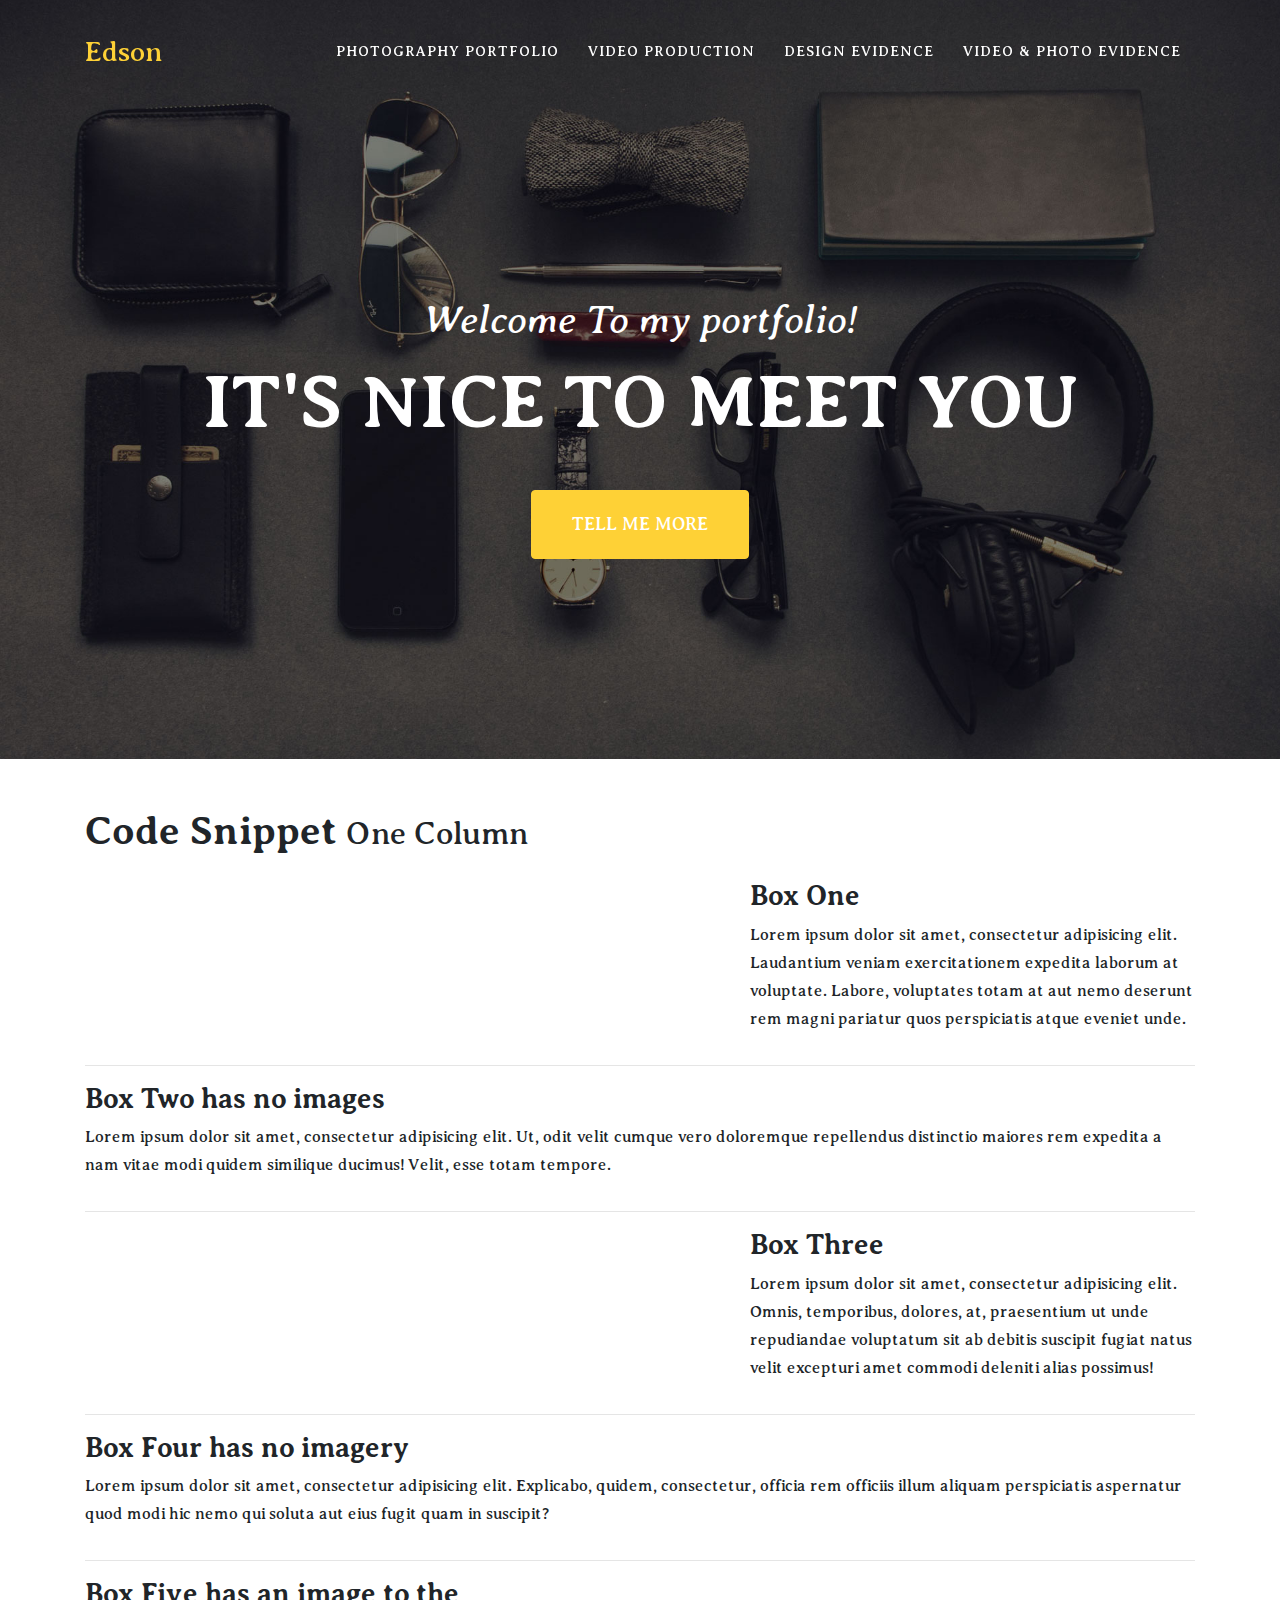
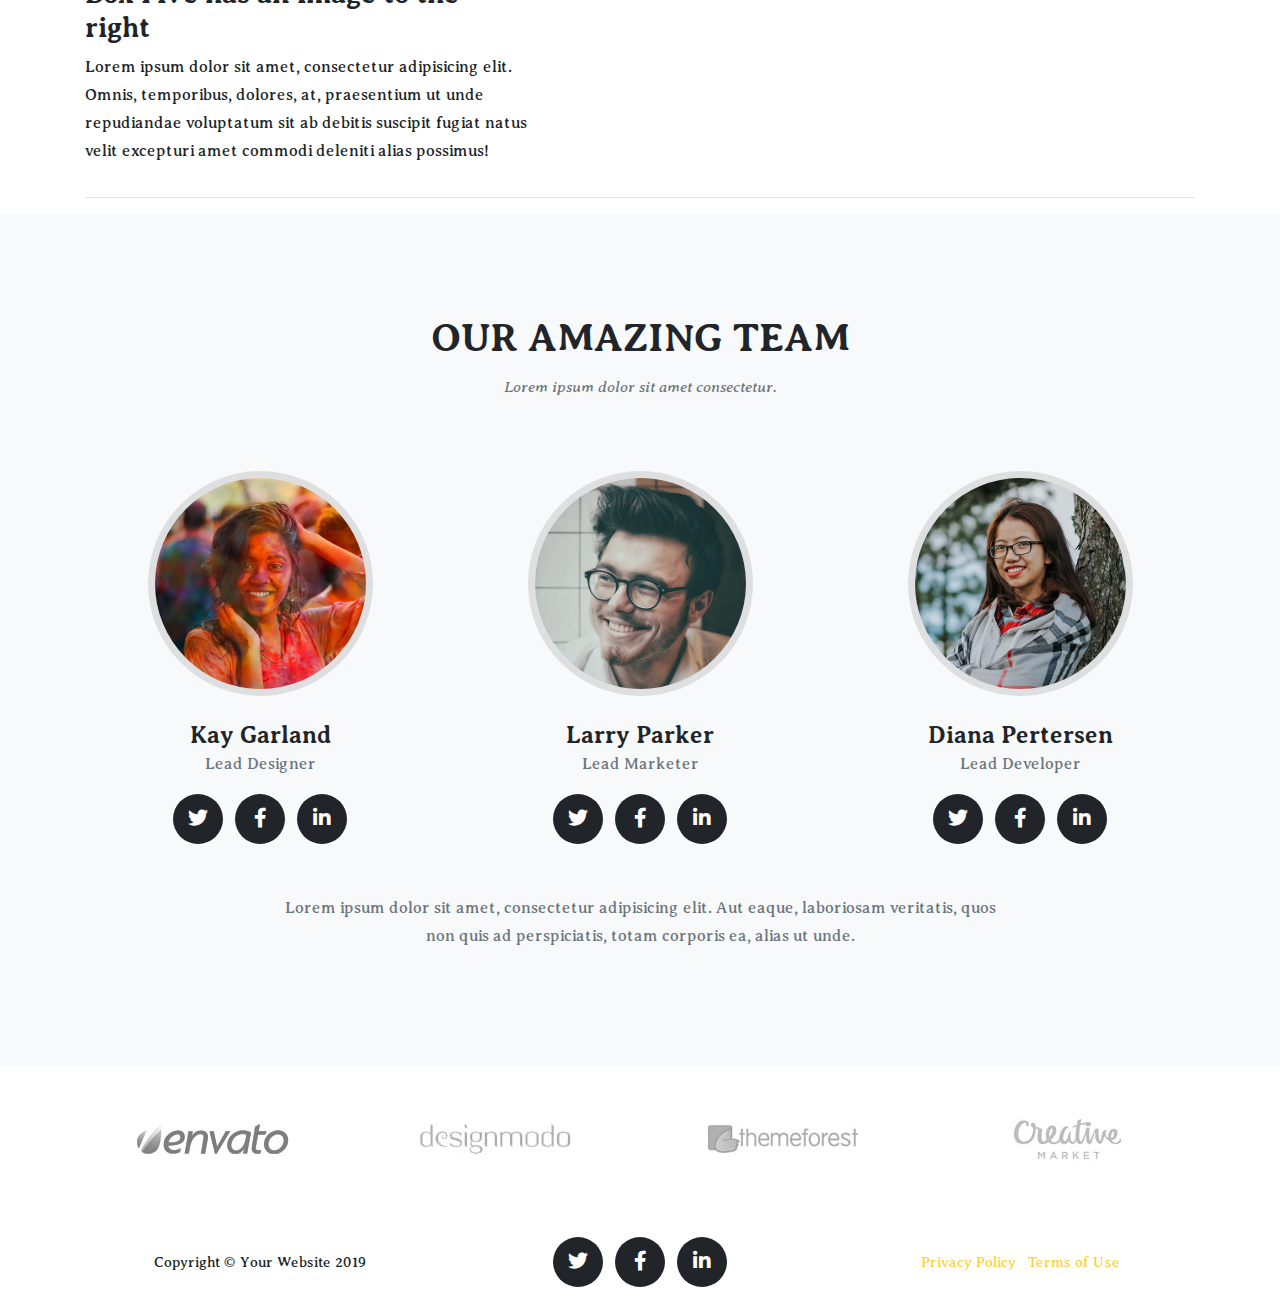
==== commit 524ec153: "updated" ====
--- a/index.html
+++ b/index.html
@@ -67,66 +67,81 @@
   </header>
 
 
-  <!-- Portfolio Grid -->
-  <section class="bg-light page-section" id="portfolio">
-    <div class="container">
-      <div class="row">
-        <div class="col-lg-12 text-center">
-          <h2 class="section-heading text-uppercase">Portfolio</h2>
-          <h3 class="section-subheading text-muted">Lorem ipsum dolor sit amet consectetur.</h3>
-        </div>
-      </div>
-      <div class="row">
-        <div class="col-md-4 col-sm-6 portfolio-item">
-          <a class="portfolio-link" data-toggle="modal" href="#portfolioModal1">
-            <div class="portfolio-hover">
-              <div class="portfolio-hover-content">
-                <i class="fas fa-plus fa-3x"></i>
-              </div>
-            </div>
-            <img class="img-fluid" src="img/portfolio/01-thumbnail.jpg" alt="">
-          </a>
-          <div class="portfolio-caption">
-            <h4>Threads</h4>
-            <p class="text-muted">Illustration</p>
-          </div>
-        </div>
-        <div class="col-md-4 col-sm-6 portfolio-item">
-          <a class="portfolio-link" data-toggle="modal" href="#portfolioModal2">
-            <div class="portfolio-hover">
-              <div class="portfolio-hover-content">
-                <i class="fas fa-plus fa-3x"></i>
-              </div>
-            </div>
-            <img class="img-fluid" src="img/portfolio/02-thumbnail.jpg" alt="">
-          </a>
-          <div class="portfolio-caption">
-            <h4>Explore</h4>
-            <p class="text-muted">Graphic Design</p>
-          </div>
-        </div>
-        <div class="col-md-4 col-sm-6 portfolio-item">
-          <a class="portfolio-link" data-toggle="modal" href="#portfolioModal3">
-            <div class="portfolio-hover">
-              <div class="portfolio-hover-content">
-                <i class="fas fa-plus fa-3x"></i>
-              </div>
-            </div>
-            <img class="img-fluid" src="img/portfolio/03-thumbnail.jpg" alt="">
-          </a>
-          <div class="portfolio-caption">
-            <h4>Finish</h4>
-            <p class="text-muted">Identity</p>
-          </div>
-        </div>
-
-
-
-
-
-      </div>
-    </div>
-  </section>
+  <!-- Page Content -->
+      <div class="container mt-5">
+
+        <!-- Page Heading -->
+        <h1 class="my-4">Code Snippet
+          <small>One Column</small>
+        </h1>
+
+        <!-- Project One -->
+        <div class="row">
+          <div class="col-md-7">
+              <img class="img-fluid rounded mb-3 mb-md-0" src="http://placehold.it/700x300" alt="">
+          </div>
+          <div class="col-md-5">
+            <h3>Box One</h3>
+            <p>Lorem ipsum dolor sit amet, consectetur adipisicing elit. Laudantium veniam exercitationem expedita laborum at voluptate. Labore, voluptates totam at aut nemo deserunt rem magni pariatur quos perspiciatis atque eveniet unde.</p>
+          </div>
+        </div>
+        <!-- /.row -->
+
+        <hr>
+
+        <!-- Project Two -->
+        <div class="row">
+          <div class="col-md-12">
+            <h3>Box Two has no images</h3>
+            <p>Lorem ipsum dolor sit amet, consectetur adipisicing elit. Ut, odit velit cumque vero doloremque repellendus distinctio maiores rem expedita a nam vitae modi quidem similique ducimus! Velit, esse totam tempore.</p>
+          </div>
+        </div>
+        <!-- /.row -->
+
+        <hr>
+
+        <!-- Project Three -->
+        <div class="row">
+          <div class="col-md-7">
+              <img class="img-fluid rounded mb-3 mb-md-0" src="http://placehold.it/700x300" alt="">
+          </div>
+          <div class="col-md-5">
+            <h3>Box Three</h3>
+            <p>Lorem ipsum dolor sit amet, consectetur adipisicing elit. Omnis, temporibus, dolores, at, praesentium ut unde repudiandae voluptatum sit ab debitis suscipit fugiat natus velit excepturi amet commodi deleniti alias possimus!</p>
+          </div>
+        </div>
+        <!-- /.row -->
+
+        <hr>
+
+        <!-- Project Four -->
+        <div class="row">
+          <div class="col-md-12">
+            <h3>Box Four has no imagery</h3>
+            <p>Lorem ipsum dolor sit amet, consectetur adipisicing elit. Explicabo, quidem, consectetur, officia rem officiis illum aliquam perspiciatis aspernatur quod modi hic nemo qui soluta aut eius fugit quam in suscipit?</p>
+          </div>
+        </div>
+        <!-- /.row -->
+
+        <hr>
+
+        <!-- Project Five -->
+        <div class="row">
+
+          <div class="col-md-5">
+            <h3>Box Five has an image to the right</h3>
+            <p>Lorem ipsum dolor sit amet, consectetur adipisicing elit. Omnis, temporibus, dolores, at, praesentium ut unde repudiandae voluptatum sit ab debitis suscipit fugiat natus velit excepturi amet commodi deleniti alias possimus!</p>
+          </div>
+          <div class="col-md-7">
+              <img class="img-fluid rounded mb-3 mb-md-0" src="http://placehold.it/700x300" alt="">
+          </div>
+        </div>
+        <!-- /.row -->
+
+    <hr>
+
+      </div>
+      <!-- /.container -->
 
 
 
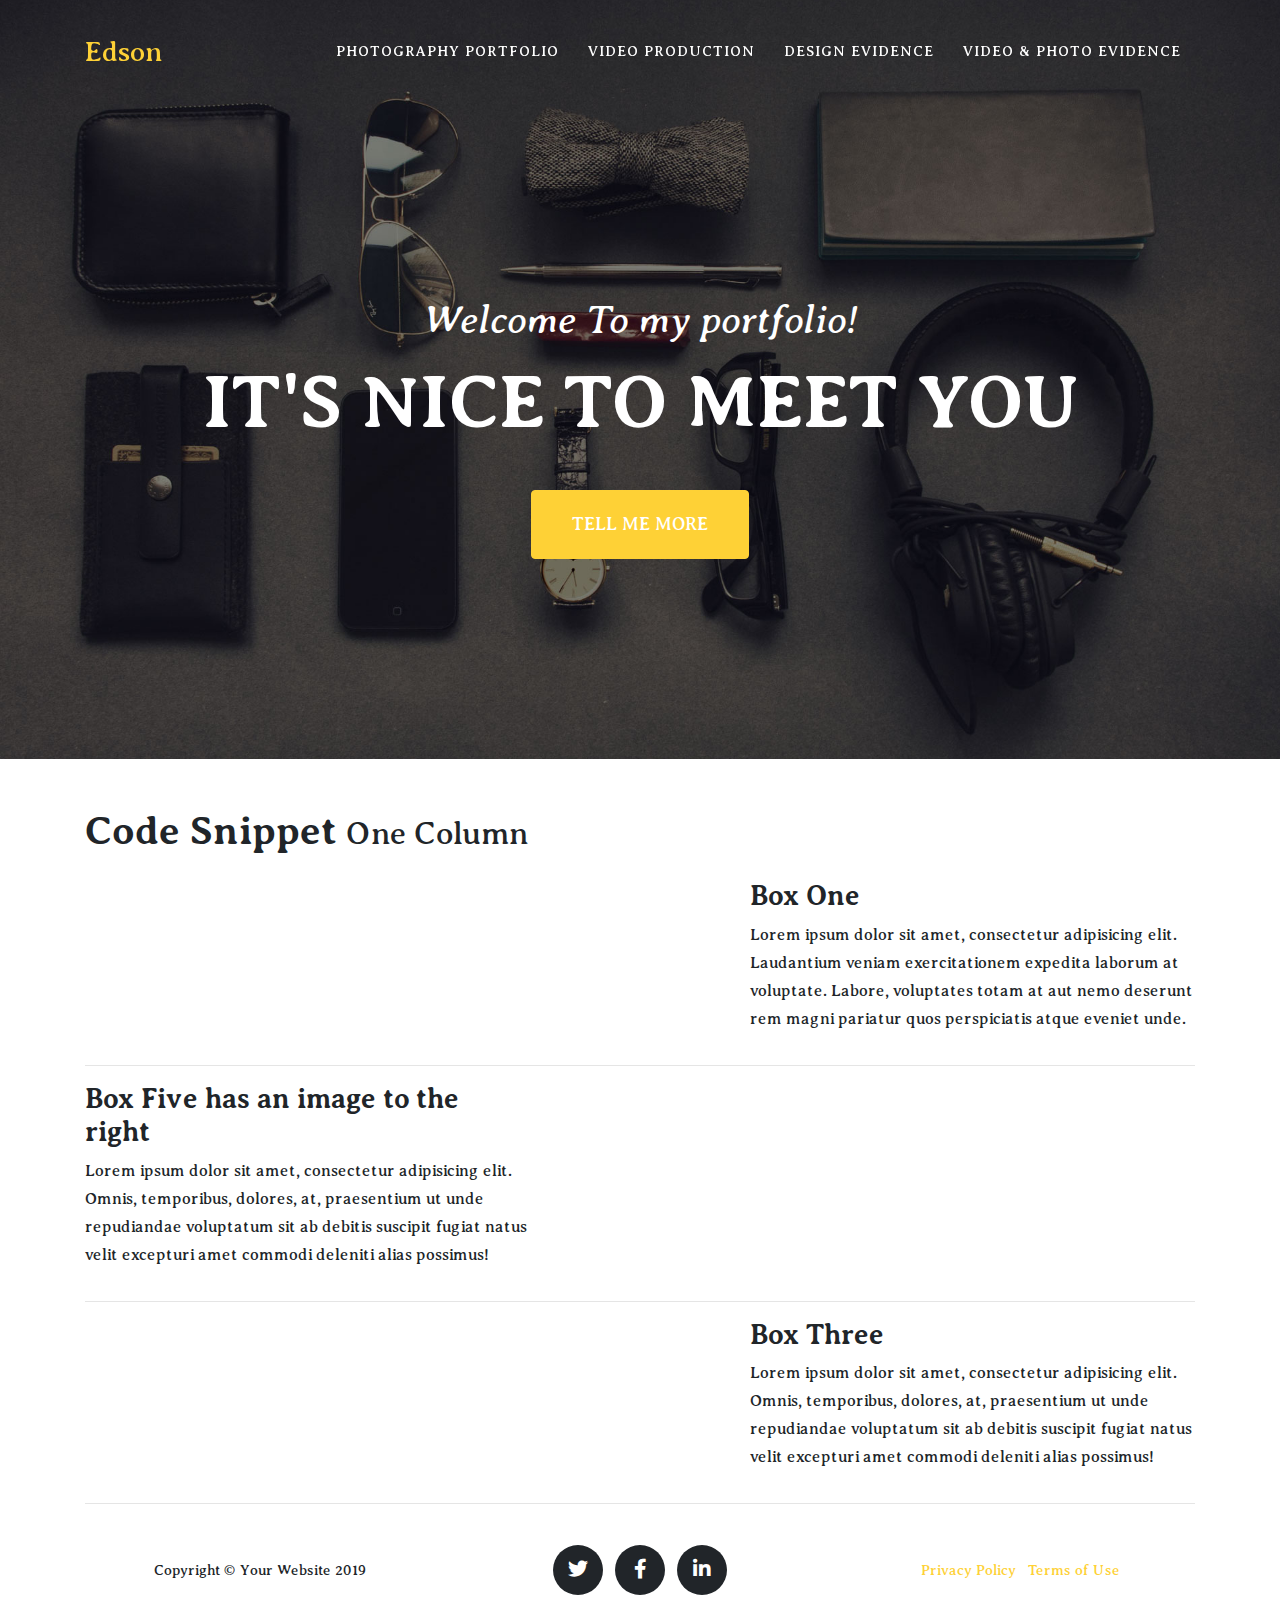
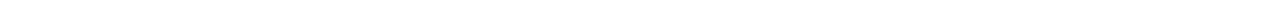
==== commit 97f68fc0: "Column Updated" ====
--- a/index.html
+++ b/index.html
@@ -89,16 +89,20 @@
 
         <hr>
 
-        <!-- Project Two -->
+        <!-- Project Five -->
         <div class="row">
-          <div class="col-md-12">
-            <h3>Box Two has no images</h3>
-            <p>Lorem ipsum dolor sit amet, consectetur adipisicing elit. Ut, odit velit cumque vero doloremque repellendus distinctio maiores rem expedita a nam vitae modi quidem similique ducimus! Velit, esse totam tempore.</p>
+
+          <div class="col-md-5">
+            <h3>Box Five has an image to the right</h3>
+            <p>Lorem ipsum dolor sit amet, consectetur adipisicing elit. Omnis, temporibus, dolores, at, praesentium ut unde repudiandae voluptatum sit ab debitis suscipit fugiat natus velit excepturi amet commodi deleniti alias possimus!</p>
+          </div>
+          <div class="col-md-7">
+              <img class="img-fluid rounded mb-3 mb-md-0" src="http://placehold.it/700x300" alt="">
           </div>
         </div>
         <!-- /.row -->
 
-        <hr>
+    <hr>
 
         <!-- Project Three -->
         <div class="row">
@@ -114,155 +118,16 @@
 
         <hr>
 
-        <!-- Project Four -->
-        <div class="row">
-          <div class="col-md-12">
-            <h3>Box Four has no imagery</h3>
-            <p>Lorem ipsum dolor sit amet, consectetur adipisicing elit. Explicabo, quidem, consectetur, officia rem officiis illum aliquam perspiciatis aspernatur quod modi hic nemo qui soluta aut eius fugit quam in suscipit?</p>
-          </div>
-        </div>
-        <!-- /.row -->
-
-        <hr>
-
-        <!-- Project Five -->
-        <div class="row">
-
-          <div class="col-md-5">
-            <h3>Box Five has an image to the right</h3>
-            <p>Lorem ipsum dolor sit amet, consectetur adipisicing elit. Omnis, temporibus, dolores, at, praesentium ut unde repudiandae voluptatum sit ab debitis suscipit fugiat natus velit excepturi amet commodi deleniti alias possimus!</p>
-          </div>
-          <div class="col-md-7">
-              <img class="img-fluid rounded mb-3 mb-md-0" src="http://placehold.it/700x300" alt="">
-          </div>
-        </div>
-        <!-- /.row -->
-
-    <hr>
+
+
 
       </div>
       <!-- /.container -->
 
 
 
-  <!-- Team -->
-  <section class="bg-light page-section" id="team">
-    <div class="container">
-      <div class="row">
-        <div class="col-lg-12 text-center">
-          <h2 class="section-heading text-uppercase">Our Amazing Team</h2>
-          <h3 class="section-subheading text-muted">Lorem ipsum dolor sit amet consectetur.</h3>
-        </div>
-      </div>
-      <div class="row">
-        <div class="col-sm-4">
-          <div class="team-member">
-            <img class="mx-auto rounded-circle" src="img/team/1.jpg" alt="">
-            <h4>Kay Garland</h4>
-            <p class="text-muted">Lead Designer</p>
-            <ul class="list-inline social-buttons">
-              <li class="list-inline-item">
-                <a href="#">
-                  <i class="fab fa-twitter"></i>
-                </a>
-              </li>
-              <li class="list-inline-item">
-                <a href="#">
-                  <i class="fab fa-facebook-f"></i>
-                </a>
-              </li>
-              <li class="list-inline-item">
-                <a href="#">
-                  <i class="fab fa-linkedin-in"></i>
-                </a>
-              </li>
-            </ul>
-          </div>
-        </div>
-        <div class="col-sm-4">
-          <div class="team-member">
-            <img class="mx-auto rounded-circle" src="img/team/2.jpg" alt="">
-            <h4>Larry Parker</h4>
-            <p class="text-muted">Lead Marketer</p>
-            <ul class="list-inline social-buttons">
-              <li class="list-inline-item">
-                <a href="#">
-                  <i class="fab fa-twitter"></i>
-                </a>
-              </li>
-              <li class="list-inline-item">
-                <a href="#">
-                  <i class="fab fa-facebook-f"></i>
-                </a>
-              </li>
-              <li class="list-inline-item">
-                <a href="#">
-                  <i class="fab fa-linkedin-in"></i>
-                </a>
-              </li>
-            </ul>
-          </div>
-        </div>
-        <div class="col-sm-4">
-          <div class="team-member">
-            <img class="mx-auto rounded-circle" src="img/team/3.jpg" alt="">
-            <h4>Diana Pertersen</h4>
-            <p class="text-muted">Lead Developer</p>
-            <ul class="list-inline social-buttons">
-              <li class="list-inline-item">
-                <a href="#">
-                  <i class="fab fa-twitter"></i>
-                </a>
-              </li>
-              <li class="list-inline-item">
-                <a href="#">
-                  <i class="fab fa-facebook-f"></i>
-                </a>
-              </li>
-              <li class="list-inline-item">
-                <a href="#">
-                  <i class="fab fa-linkedin-in"></i>
-                </a>
-              </li>
-            </ul>
-          </div>
-        </div>
-      </div>
-      <div class="row">
-        <div class="col-lg-8 mx-auto text-center">
-          <p class="large text-muted">Lorem ipsum dolor sit amet, consectetur adipisicing elit. Aut eaque, laboriosam veritatis, quos non quis ad perspiciatis, totam corporis ea, alias ut unde.</p>
-        </div>
-      </div>
-    </div>
-  </section>
-
-  <!-- Clients -->
-  <section class="py-5">
-    <div class="container">
-      <div class="row">
-        <div class="col-md-3 col-sm-6">
-          <a href="#">
-            <img class="img-fluid d-block mx-auto" src="img/logos/envato.jpg" alt="">
-          </a>
-        </div>
-        <div class="col-md-3 col-sm-6">
-          <a href="#">
-            <img class="img-fluid d-block mx-auto" src="img/logos/designmodo.jpg" alt="">
-          </a>
-        </div>
-        <div class="col-md-3 col-sm-6">
-          <a href="#">
-            <img class="img-fluid d-block mx-auto" src="img/logos/themeforest.jpg" alt="">
-          </a>
-        </div>
-        <div class="col-md-3 col-sm-6">
-          <a href="#">
-            <img class="img-fluid d-block mx-auto" src="img/logos/creative-market.jpg" alt="">
-          </a>
-        </div>
-      </div>
-    </div>
-  </section>
+
+
 
 
   <!-- Footer -->
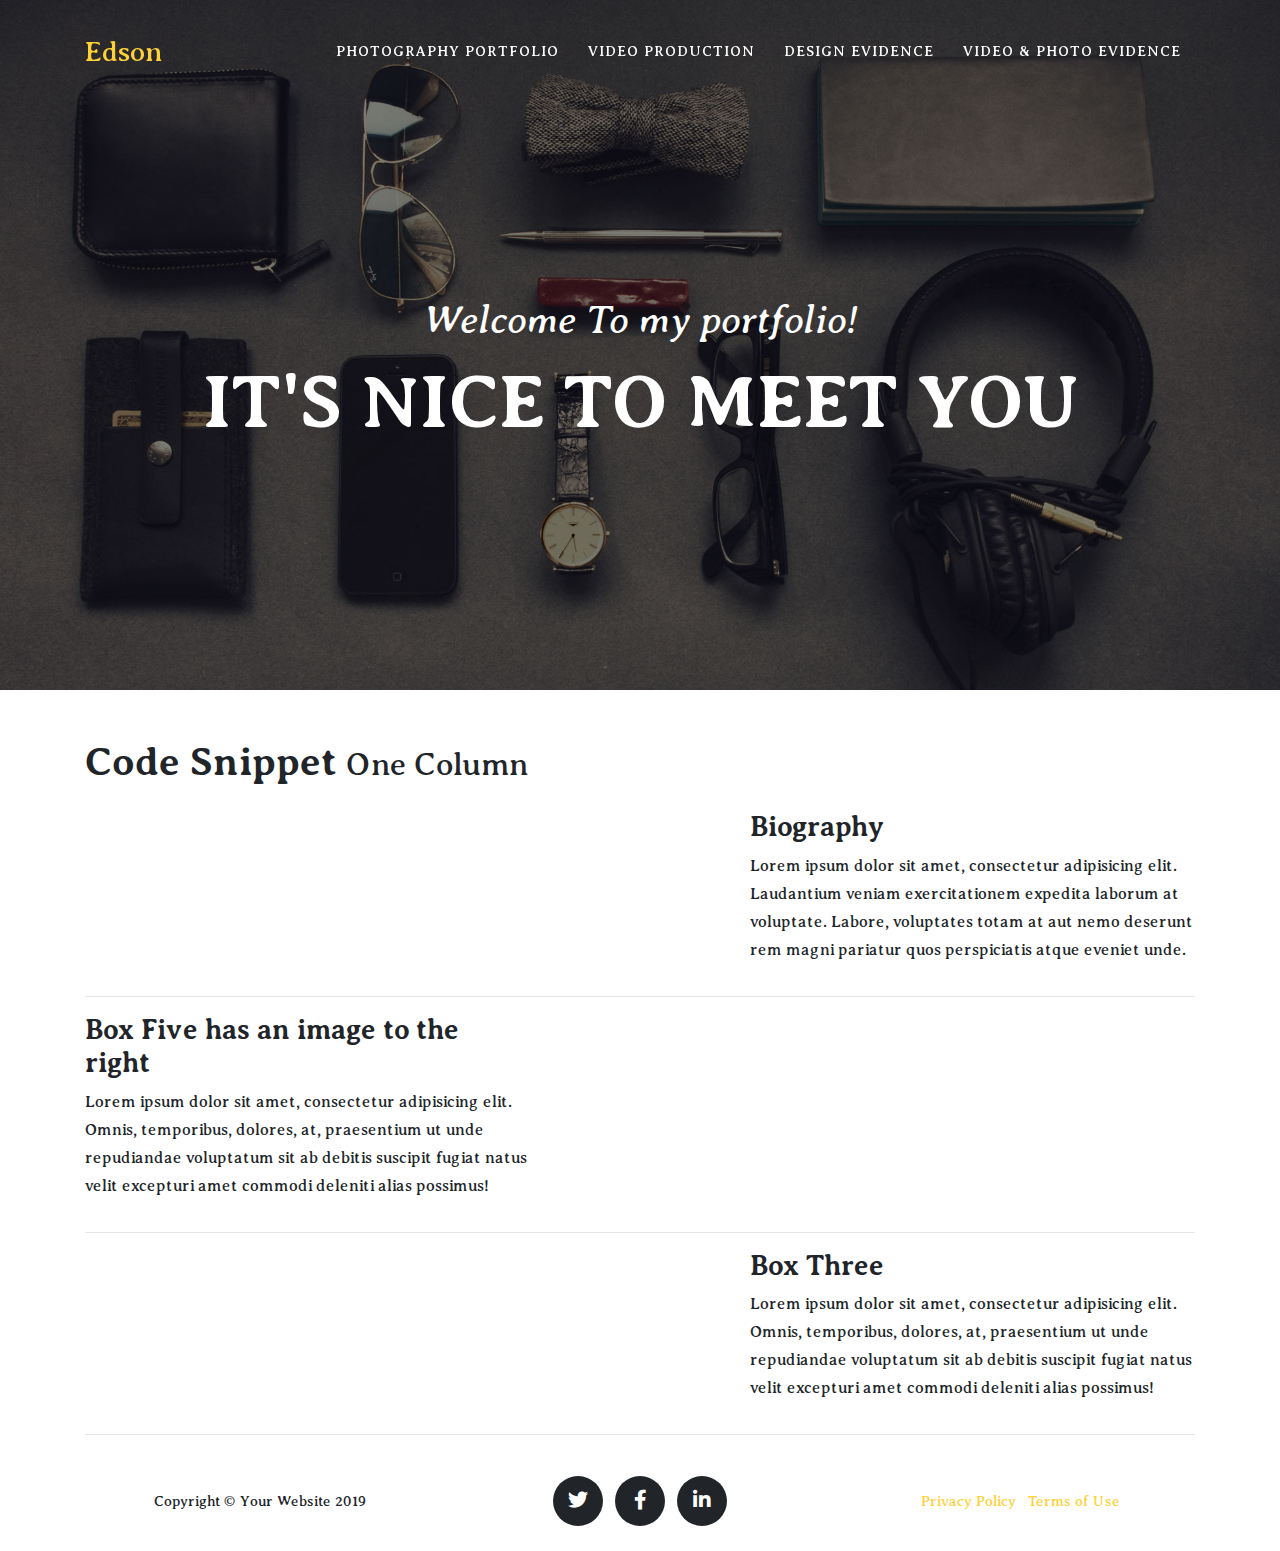
==== commit 356b3e3f: "Pages updated" ====
--- a/index.html
+++ b/index.html
@@ -61,8 +61,7 @@
       <div class="intro-text">
         <div class="intro-lead-in">Welcome To my portfolio!</div>
         <div class="intro-heading text-uppercase">It's Nice To Meet You</div>
-        <a class="btn btn-primary btn-xl text-uppercase js-scroll-trigger" href="#services">Tell Me More</a>
-      </div>
+      
     </div>
   </header>
 
@@ -81,7 +80,7 @@
               <img class="img-fluid rounded mb-3 mb-md-0" src="http://placehold.it/700x300" alt="">
           </div>
           <div class="col-md-5">
-            <h3>Box One</h3>
+            <h3>Biography</h3>
             <p>Lorem ipsum dolor sit amet, consectetur adipisicing elit. Laudantium veniam exercitationem expedita laborum at voluptate. Labore, voluptates totam at aut nemo deserunt rem magni pariatur quos perspiciatis atque eveniet unde.</p>
           </div>
         </div>
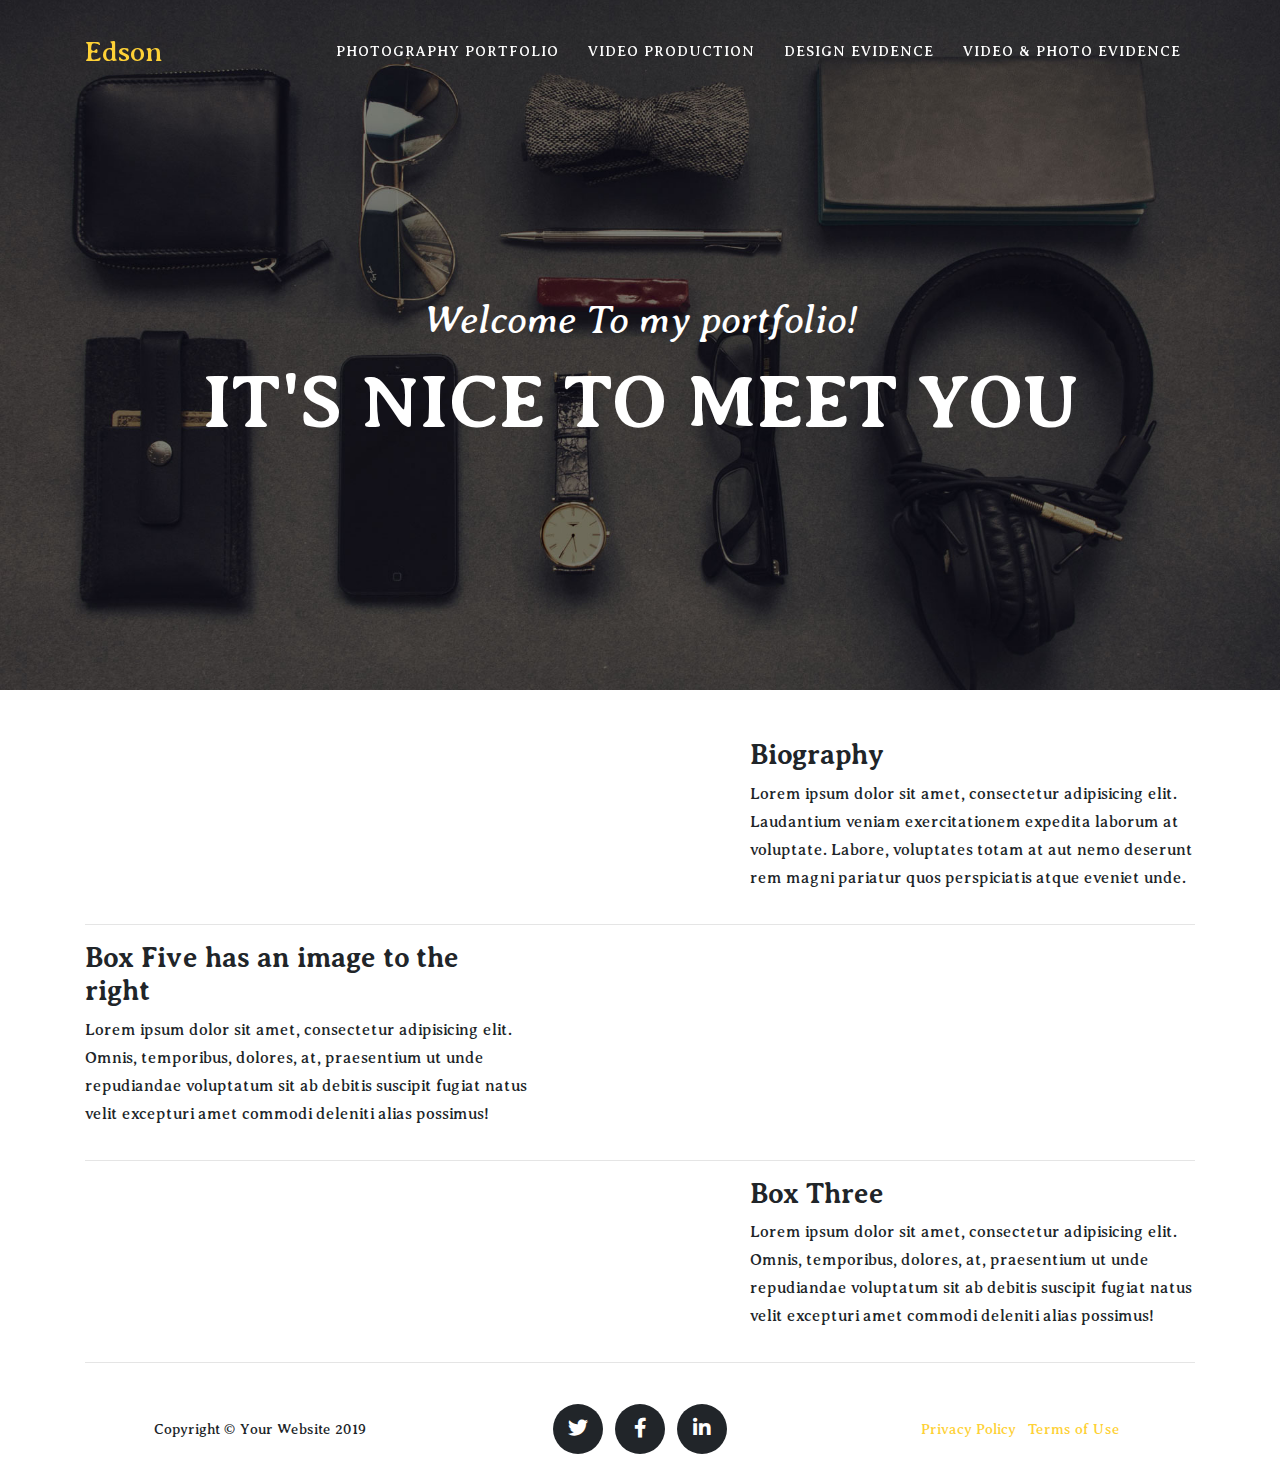
==== commit 0f3dde5d: "Updated" ====
--- a/index.html
+++ b/index.html
@@ -61,7 +61,7 @@
       <div class="intro-text">
         <div class="intro-lead-in">Welcome To my portfolio!</div>
         <div class="intro-heading text-uppercase">It's Nice To Meet You</div>
-      
+
     </div>
   </header>
 
@@ -70,8 +70,8 @@
       <div class="container mt-5">
 
         <!-- Page Heading -->
-        <h1 class="my-4">Code Snippet
-          <small>One Column</small>
+        <h1 class="my-4">
+          <small></small>
         </h1>
 
         <!-- Project One -->
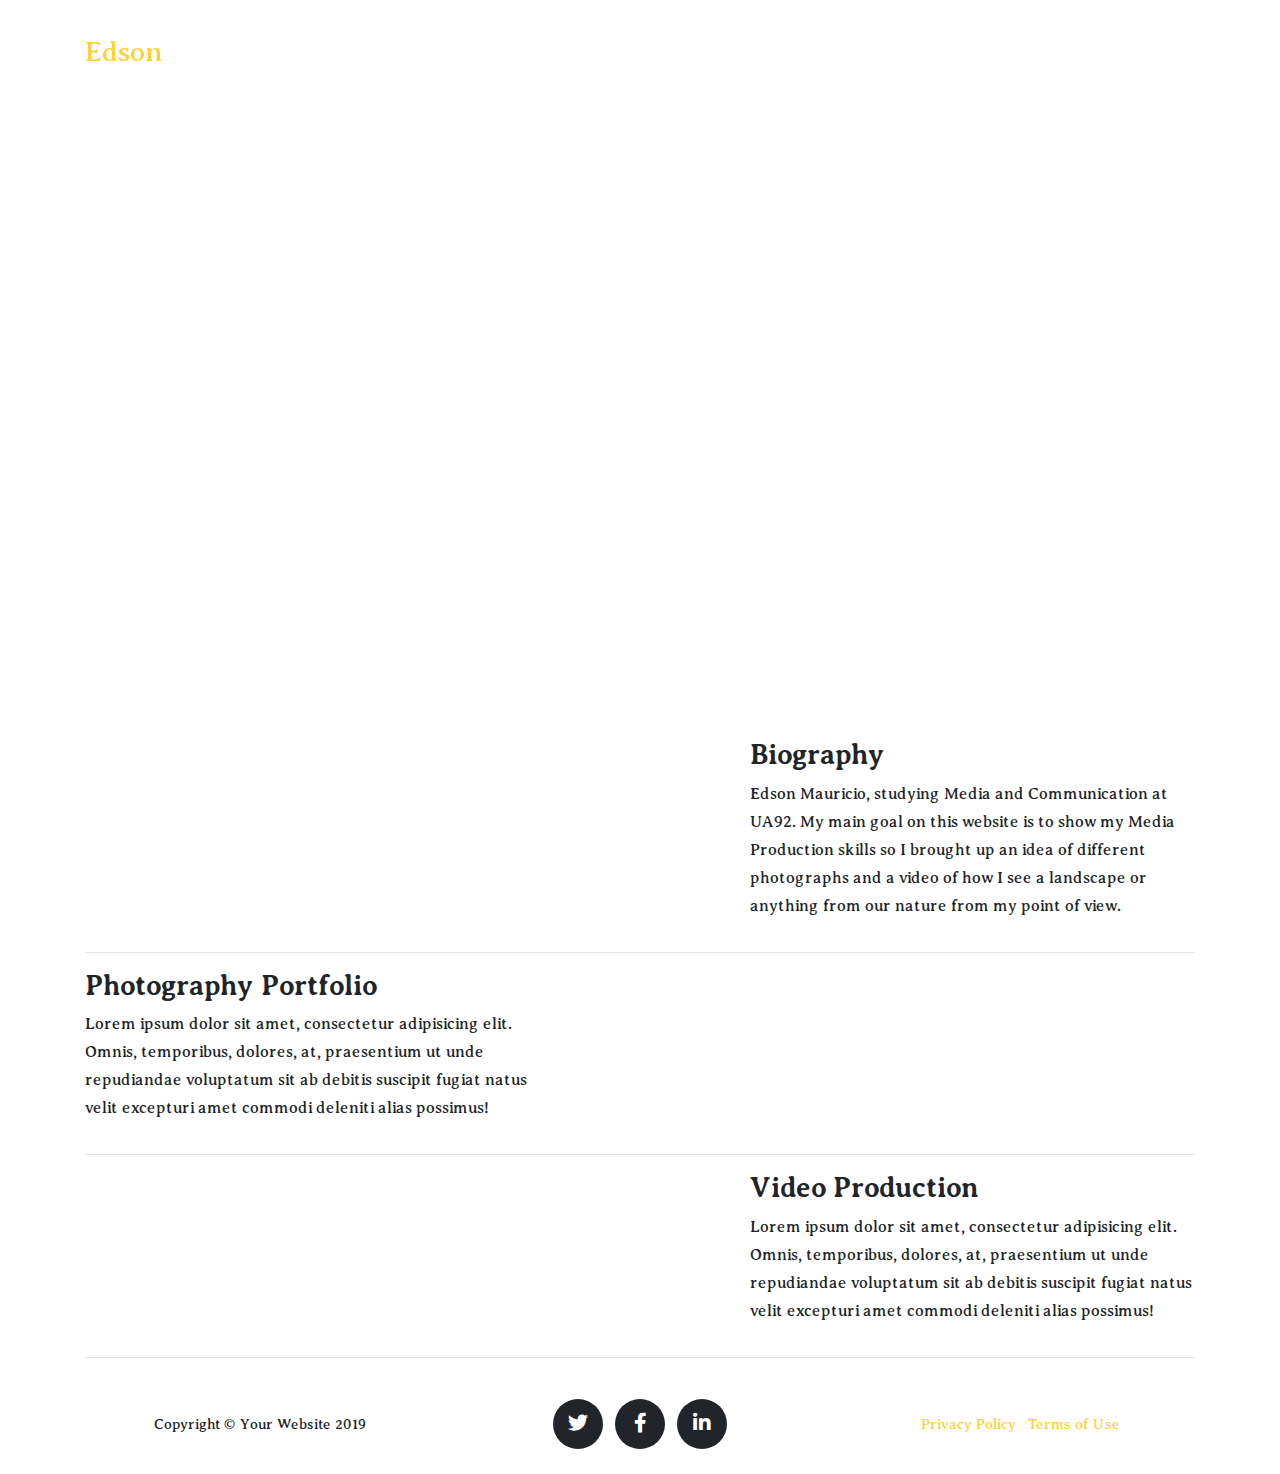
==== commit 0974aa22: "webpages updated" ====
--- a/index.html
+++ b/index.html
@@ -81,7 +81,8 @@
           </div>
           <div class="col-md-5">
             <h3>Biography</h3>
-            <p>Lorem ipsum dolor sit amet, consectetur adipisicing elit. Laudantium veniam exercitationem expedita laborum at voluptate. Labore, voluptates totam at aut nemo deserunt rem magni pariatur quos perspiciatis atque eveniet unde.</p>
+            <p>Edson Mauricio, studying Media and Communication at UA92. My main goal on this website is to show my Media Production skills so I brought up an idea of different photographs and a video of how I see a landscape or anything from our nature from my point of view.
+</p>
           </div>
         </div>
         <!-- /.row -->
@@ -92,7 +93,7 @@
         <div class="row">
 
           <div class="col-md-5">
-            <h3>Box Five has an image to the right</h3>
+            <h3>Photography Portfolio</h3>
             <p>Lorem ipsum dolor sit amet, consectetur adipisicing elit. Omnis, temporibus, dolores, at, praesentium ut unde repudiandae voluptatum sit ab debitis suscipit fugiat natus velit excepturi amet commodi deleniti alias possimus!</p>
           </div>
           <div class="col-md-7">
@@ -109,7 +110,7 @@
               <img class="img-fluid rounded mb-3 mb-md-0" src="http://placehold.it/700x300" alt="">
           </div>
           <div class="col-md-5">
-            <h3>Box Three</h3>
+            <h3>Video Production</h3>
             <p>Lorem ipsum dolor sit amet, consectetur adipisicing elit. Omnis, temporibus, dolores, at, praesentium ut unde repudiandae voluptatum sit ab debitis suscipit fugiat natus velit excepturi amet commodi deleniti alias possimus!</p>
           </div>
         </div>
--- a/css/agency.css
+++ b/css/agency.css
@@ -161,7 +161,7 @@
   #mainNav.navbar-shrink {
     padding-top: 0;
     padding-bottom: 0;
-    background-color: #212529;
+    background-color: #011417;
   }
   #mainNav.navbar-shrink .navbar-brand {
     font-size: 1.25em;
@@ -172,7 +172,7 @@
 header.masthead {
   text-align: center;
   color: white;
-  background-image: url("../img/header-bg.jpg");
+  background-image: url("https://source.unsplash.com/uhoILl3HUZM");
   background-repeat: no-repeat;
   background-attachment: scroll;
   background-position: center center;
@@ -193,7 +193,7 @@
 }
 
 header.masthead .intro-text .intro-heading {
-  font-size: 50px;
+  font-size: 55px;
   font-weight: 700;
   line-height: 50px;
   margin-bottom: 25px;
@@ -206,7 +206,7 @@
     padding-bottom: 200px;
   }
   header.masthead .intro-text .intro-lead-in {
-    font-size: 40px;
+    font-size: 55px;
     font-style: italic;
     line-height: 40px;
     margin-bottom: 25px;
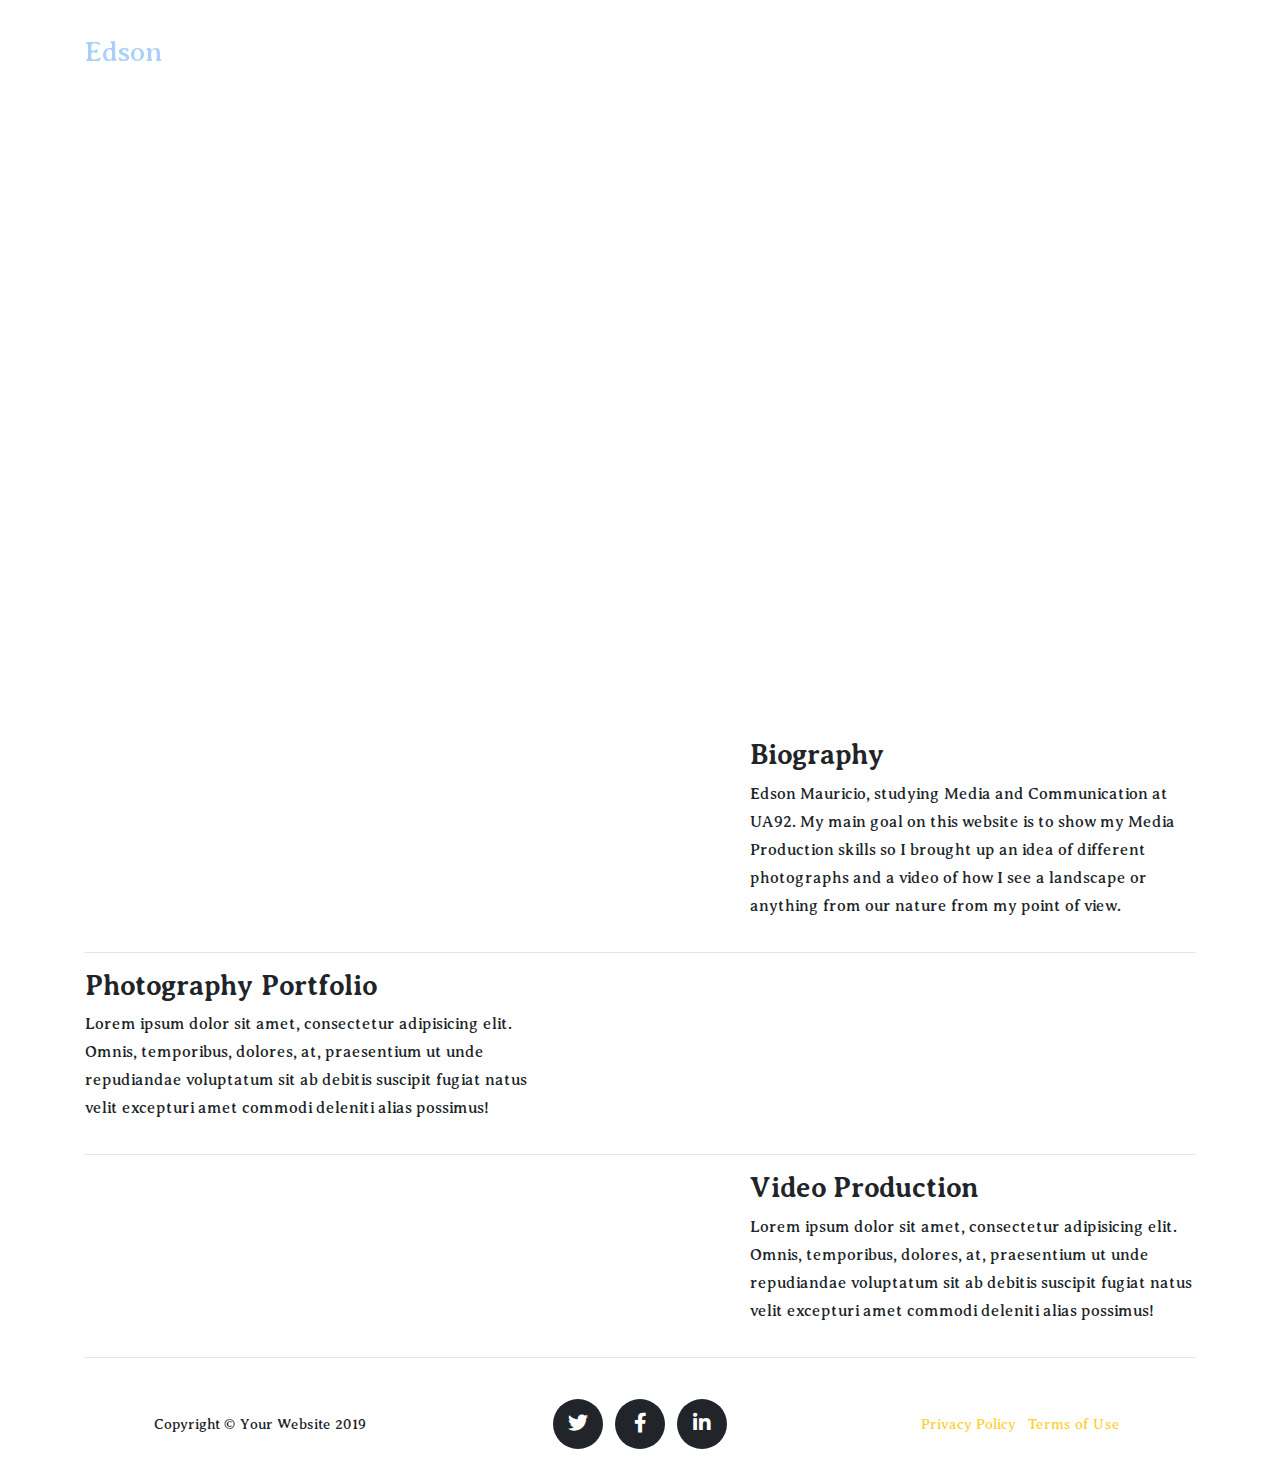
==== commit 85bf176b: "Last update" ====
--- a/index.html
+++ b/index.html
@@ -77,7 +77,7 @@
         <!-- Project One -->
         <div class="row">
           <div class="col-md-7">
-              <img class="img-fluid rounded mb-3 mb-md-0" src="http://placehold.it/700x300" alt="">
+              <img class="img-fluid rounded mb-3 mb-md-0" src="https://source.unsplash.com/upaRSS6Dxe8/700x300" alt="">
           </div>
           <div class="col-md-5">
             <h3>Biography</h3>
--- a/css/agency.css
+++ b/css/agency.css
@@ -115,19 +115,19 @@
   right: 0;
   padding: 13px;
   text-transform: uppercase;
-  color: white;
+  color: #a8d0fb;
   border: 0;
-  background-color: #fed136;
+  background-color: #343a40;
 font-family: 'Averia Serif Libre', cursive;
 }
 
 #mainNav .navbar-brand {
-  color: #fed136;
+  color: #a8d0fb;
 font-family: 'Averia Serif Libre', cursive;
 }
 
 #mainNav .navbar-brand.active, #mainNav .navbar-brand:active, #mainNav .navbar-brand:focus, #mainNav .navbar-brand:hover {
-  color: #fec503;
+  color: #7fb18b;
 }
 
 #mainNav .navbar-nav .nav-item .nav-link {
@@ -140,7 +140,7 @@
 }
 
 #mainNav .navbar-nav .nav-item .nav-link.active, #mainNav .navbar-nav .nav-item .nav-link:hover {
-  color: #fed136;
+  color: #a8d0fb;
 }
 
 @media (min-width: 992px) {
